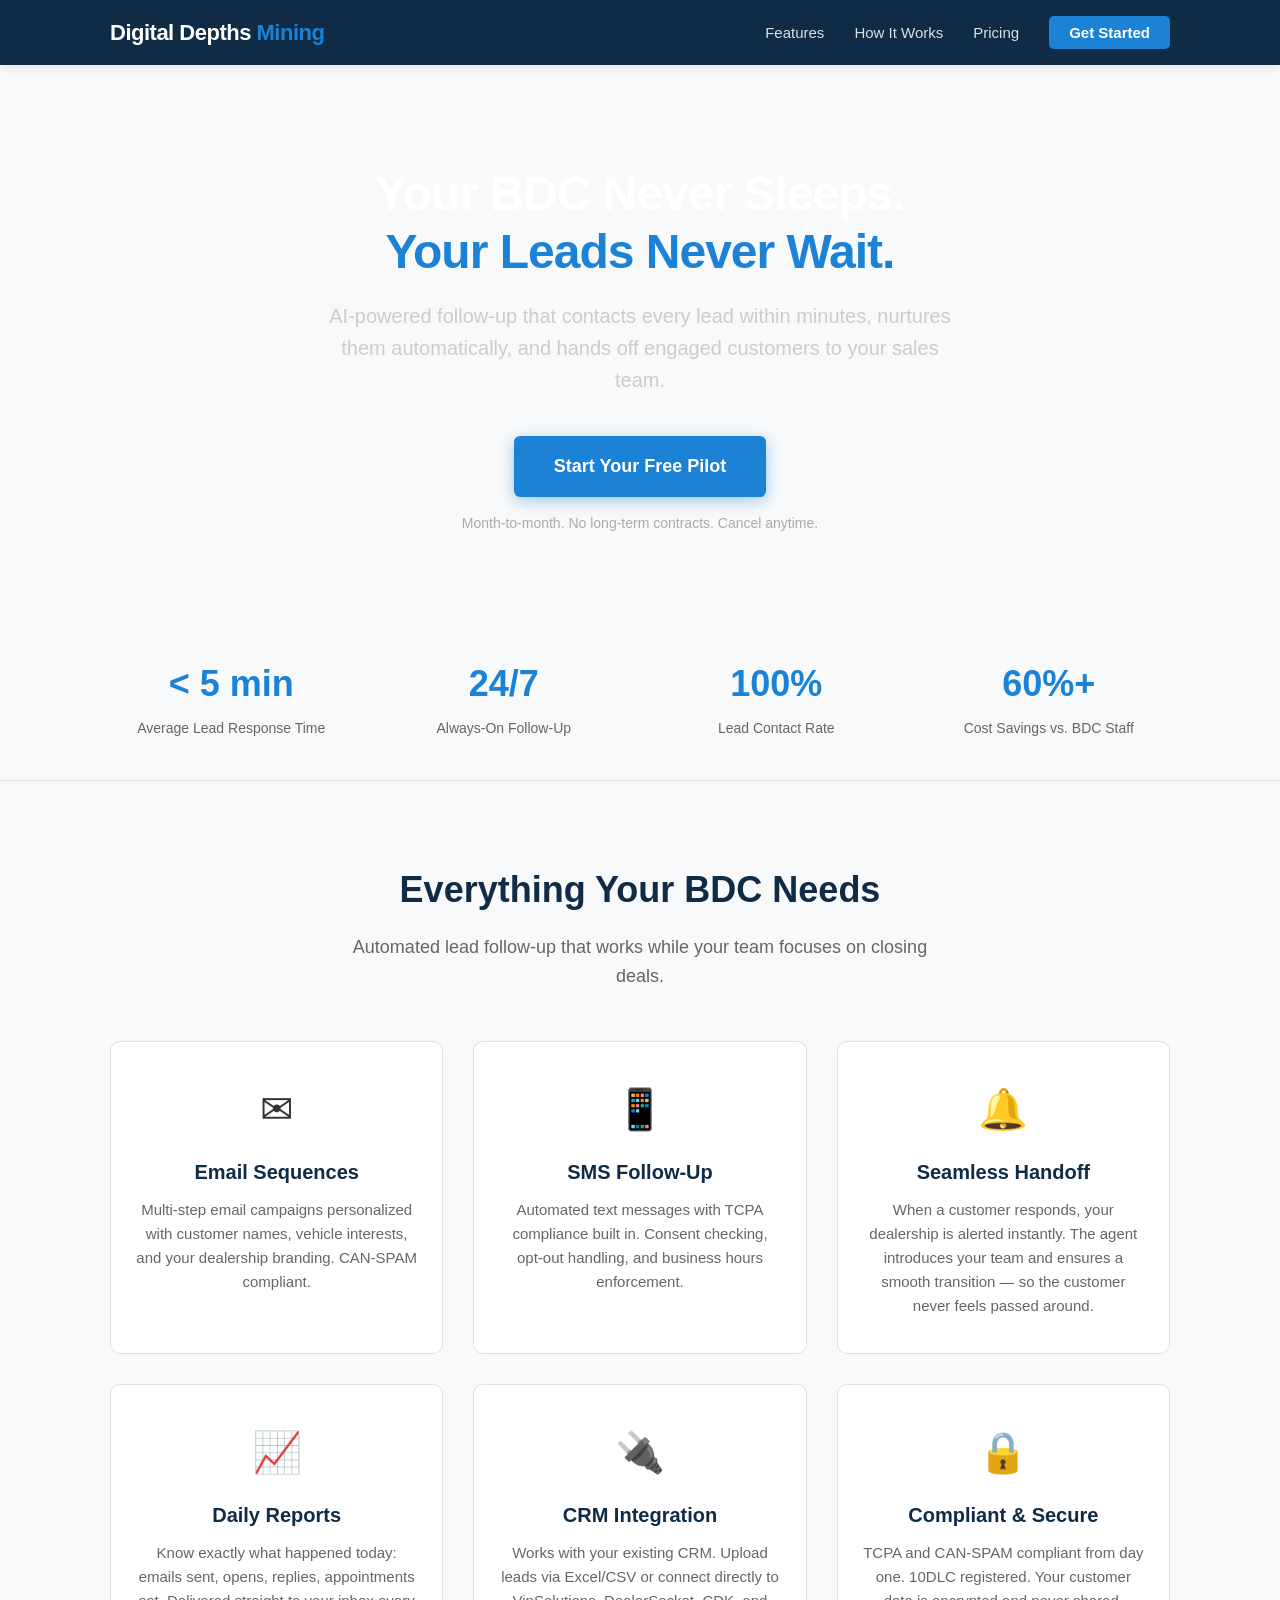
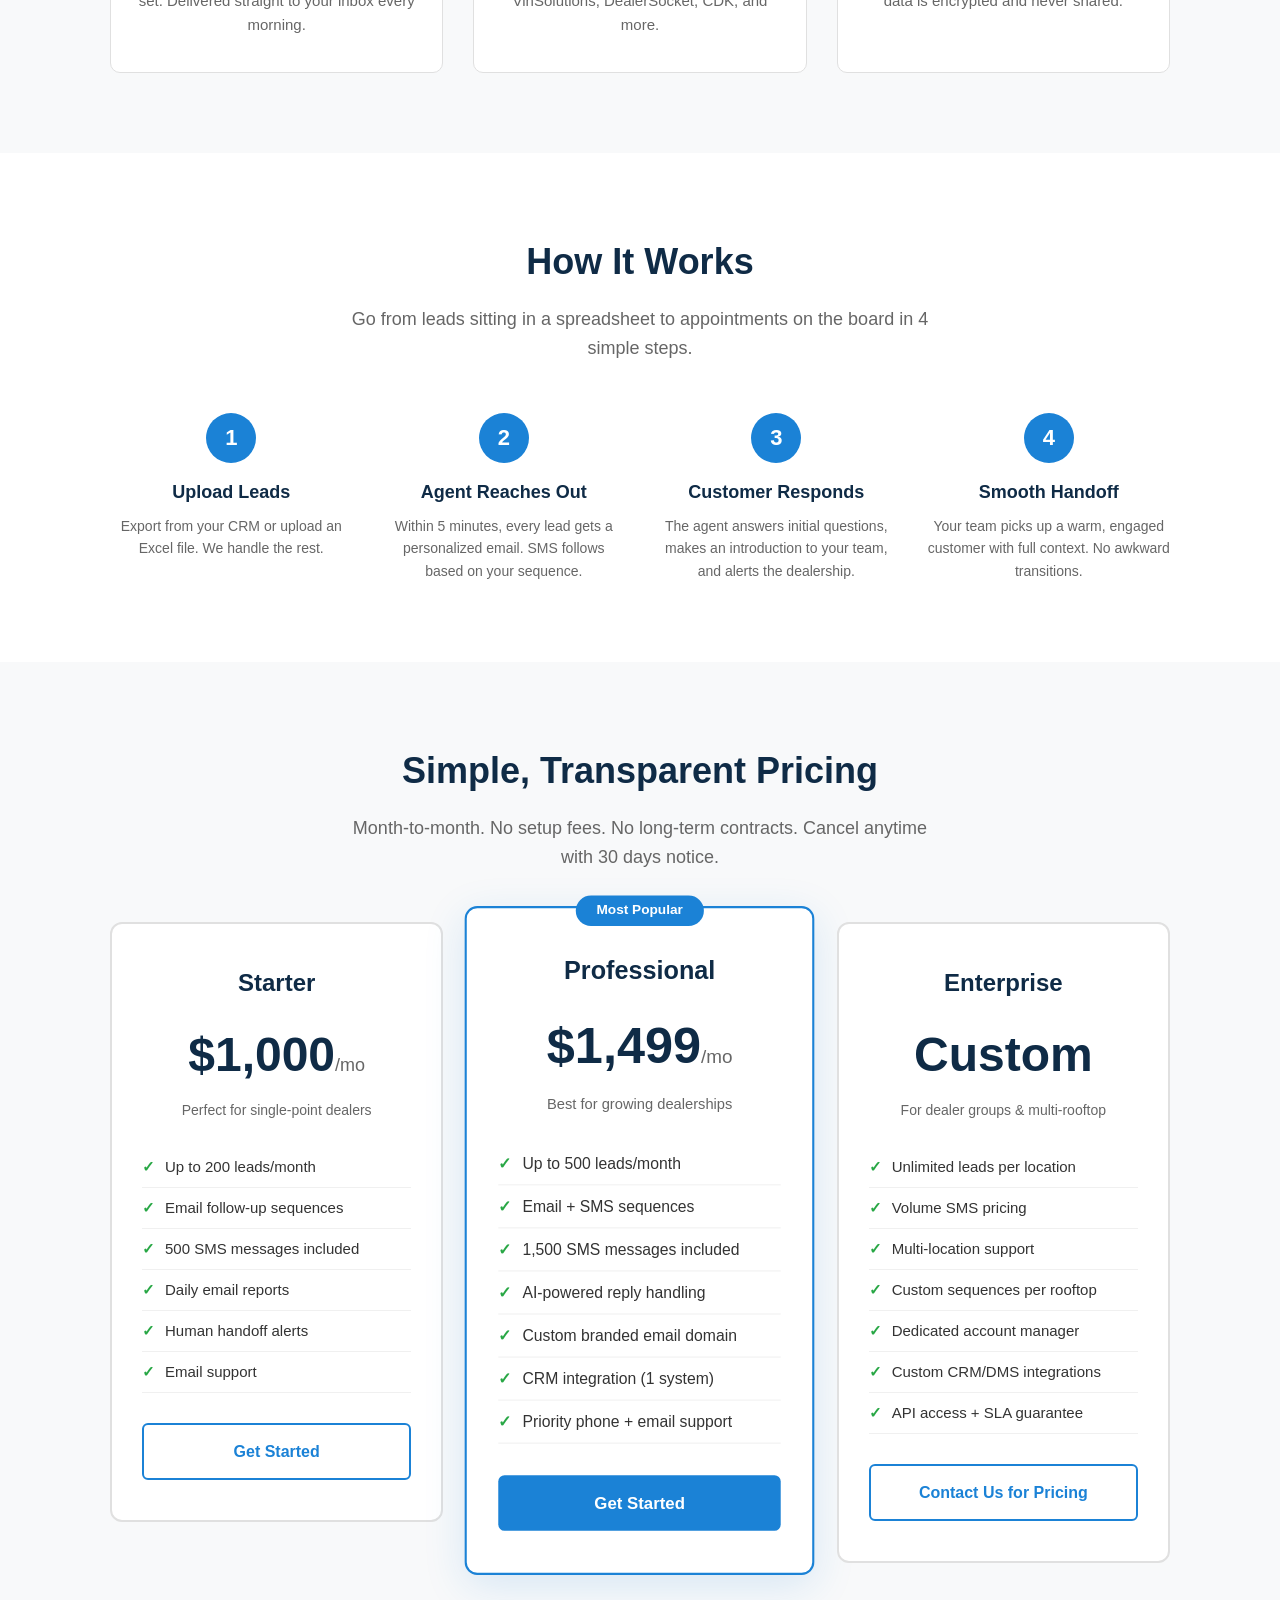
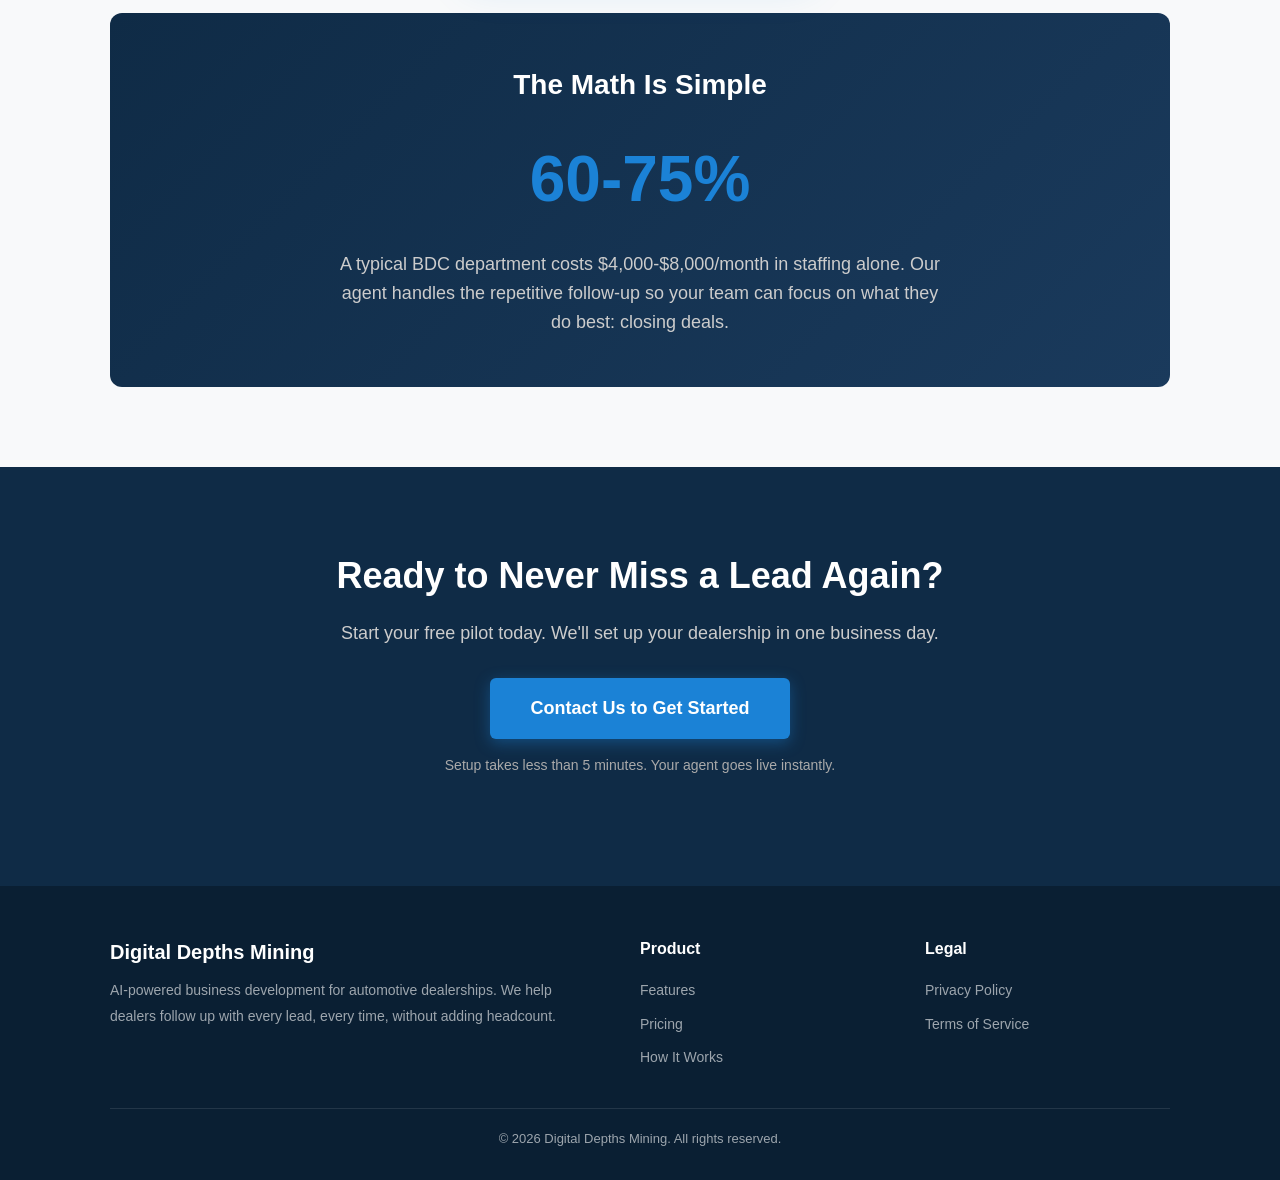
==== index.html @ 30461f7a "Add automated onboarding form and success page, update CTAs" ====
<!DOCTYPE html>
<html lang="en">
<head>
  <meta charset="UTF-8">
  <meta name="viewport" content="width=device-width, initial-scale=1.0">
  <title>Digital Depths Mining — AI-Powered BDC for Auto Dealers</title>
  <meta name="description" content="Automated lead follow-up for car dealerships. Email and SMS sequences that turn leads into appointments. Month-to-month, no contracts.">
  <link rel="stylesheet" href="css/style.css">
</head>
<body>

<nav>
  <div class="container">
    <div class="logo">Digital Depths <span>Mining</span></div>
    <ul>
      <li><a href="#features">Features</a></li>
      <li><a href="#how-it-works">How It Works</a></li>
      <li><a href="#pricing">Pricing</a></li>
      <li><a href="#contact" class="cta-nav">Get Started</a></li>
    </ul>
  </div>
</nav>

<!-- HERO -->
<section class="hero">
  <div class="container">
    <h1>Your BDC Never Sleeps.<br><span>Your Leads Never Wait.</span></h1>
    <p>AI-powered follow-up that contacts every lead within minutes, nurtures them automatically, and hands off engaged customers to your sales team.</p>
    <a href="#contact" class="cta-button">Start Your Free Pilot</a>
    <span class="sub-cta">Month-to-month. No long-term contracts. Cancel anytime.</span>
  </div>
</section>

<!-- STATS BAR -->
<section class="stats-bar">
  <div class="container">
    <div class="stats-grid">
      <div class="stat-item">
        <div class="stat-number">&lt; 5 min</div>
        <div class="stat-label">Average Lead Response Time</div>
      </div>
      <div class="stat-item">
        <div class="stat-number">24/7</div>
        <div class="stat-label">Always-On Follow-Up</div>
      </div>
      <div class="stat-item">
        <div class="stat-number">100%</div>
        <div class="stat-label">Lead Contact Rate</div>
      </div>
      <div class="stat-item">
        <div class="stat-number">60%+</div>
        <div class="stat-label">Cost Savings vs. BDC Staff</div>
      </div>
    </div>
  </div>
</section>

<!-- FEATURES -->
<section id="features">
  <div class="container">
    <h2>Everything Your BDC Needs</h2>
    <p class="section-sub">Automated lead follow-up that works while your team focuses on closing deals.</p>
    <div class="features-grid">
      <div class="feature-card">
        <div class="feature-icon">&#9993;</div>
        <h3>Email Sequences</h3>
        <p>Multi-step email campaigns personalized with customer names, vehicle interests, and your dealership branding. CAN-SPAM compliant.</p>
      </div>
      <div class="feature-card">
        <div class="feature-icon">&#128241;</div>
        <h3>SMS Follow-Up</h3>
        <p>Automated text messages with TCPA compliance built in. Consent checking, opt-out handling, and business hours enforcement.</p>
      </div>
      <div class="feature-card">
        <div class="feature-icon">&#128276;</div>
        <h3>Seamless Handoff</h3>
        <p>When a customer responds, your dealership is alerted instantly. The agent introduces your team and ensures a smooth transition — so the customer never feels passed around.</p>
      </div>
      <div class="feature-card">
        <div class="feature-icon">&#128200;</div>
        <h3>Daily Reports</h3>
        <p>Know exactly what happened today: emails sent, opens, replies, appointments set. Delivered straight to your inbox every morning.</p>
      </div>
      <div class="feature-card">
        <div class="feature-icon">&#128268;</div>
        <h3>CRM Integration</h3>
        <p>Works with your existing CRM. Upload leads via Excel/CSV or connect directly to VinSolutions, DealerSocket, CDK, and more.</p>
      </div>
      <div class="feature-card">
        <div class="feature-icon">&#128274;</div>
        <h3>Compliant &amp; Secure</h3>
        <p>TCPA and CAN-SPAM compliant from day one. 10DLC registered. Your customer data is encrypted and never shared.</p>
      </div>
    </div>
  </div>
</section>

<!-- HOW IT WORKS -->
<section id="how-it-works">
  <div class="container">
    <h2>How It Works</h2>
    <p class="section-sub">Go from leads sitting in a spreadsheet to appointments on the board in 4 simple steps.</p>
    <div class="steps">
      <div class="step">
        <div class="step-number">1</div>
        <h3>Upload Leads</h3>
        <p>Export from your CRM or upload an Excel file. We handle the rest.</p>
      </div>
      <div class="step">
        <div class="step-number">2</div>
        <h3>Agent Reaches Out</h3>
        <p>Within 5 minutes, every lead gets a personalized email. SMS follows based on your sequence.</p>
      </div>
      <div class="step">
        <div class="step-number">3</div>
        <h3>Customer Responds</h3>
        <p>The agent answers initial questions, makes an introduction to your team, and alerts the dealership.</p>
      </div>
      <div class="step">
        <div class="step-number">4</div>
        <h3>Smooth Handoff</h3>
        <p>Your team picks up a warm, engaged customer with full context. No awkward transitions.</p>
      </div>
    </div>
  </div>
</section>

<!-- PRICING -->
<section id="pricing">
  <div class="container">
    <h2>Simple, Transparent Pricing</h2>
    <p class="section-sub">Month-to-month. No setup fees. No long-term contracts. Cancel anytime with 30 days notice.</p>
    <div class="pricing-grid">
      <div class="pricing-card">
        <h3>Starter</h3>
        <div class="pricing-price">$1,000<span>/mo</span></div>
        <div class="pricing-period">Perfect for single-point dealers</div>
        <ul class="pricing-features">
          <li>Up to 200 leads/month</li>
          <li>Email follow-up sequences</li>
          <li>500 SMS messages included</li>
          <li>Daily email reports</li>
          <li>Human handoff alerts</li>
          <li>Email support</li>
        </ul>
        <a href="#contact" class="pricing-cta secondary">Get Started</a>
      </div>
      <div class="pricing-card popular">
        <h3>Professional</h3>
        <div class="pricing-price">$1,499<span>/mo</span></div>
        <div class="pricing-period">Best for growing dealerships</div>
        <ul class="pricing-features">
          <li>Up to 500 leads/month</li>
          <li>Email + SMS sequences</li>
          <li>1,500 SMS messages included</li>
          <li>AI-powered reply handling</li>
          <li>Custom branded email domain</li>
          <li>CRM integration (1 system)</li>
          <li>Priority phone + email support</li>
        </ul>
        <a href="#contact" class="pricing-cta primary">Get Started</a>
      </div>
      <div class="pricing-card">
        <h3>Enterprise</h3>
        <div class="pricing-price">Custom</div>
        <div class="pricing-period">For dealer groups &amp; multi-rooftop</div>
        <ul class="pricing-features">
          <li>Unlimited leads per location</li>
          <li>Volume SMS pricing</li>
          <li>Multi-location support</li>
          <li>Custom sequences per rooftop</li>
          <li>Dedicated account manager</li>
          <li>Custom CRM/DMS integrations</li>
          <li>API access + SLA guarantee</li>
        </ul>
        <a href="#contact" class="pricing-cta secondary">Contact Us for Pricing</a>
      </div>
    </div>

    <div class="roi-box">
      <h3>The Math Is Simple</h3>
      <div class="roi-number">60-75%</div>
      <p>A typical BDC department costs $4,000-$8,000/month in staffing alone. Our agent handles the repetitive follow-up so your team can focus on what they do best: closing deals.</p>
    </div>
  </div>
</section>

<!-- CTA -->
<section class="cta-section" id="contact">
  <div class="container">
    <h2>Ready to Never Miss a Lead Again?</h2>
    <p>Start your free pilot today. We'll set up your dealership in one business day.</p>
    <a href="onboard.html" class="cta-button-inline">Contact Us to Get Started</a>
    <p class="cta-sub">Setup takes less than 5 minutes. Your agent goes live instantly.</p>
  </div>
</section>

<!-- FOOTER -->
<footer>
  <div class="container">
    <div class="footer-grid">
      <div class="footer-brand">
        <h4>Digital Depths Mining</h4>
        <p>AI-powered business development for automotive dealerships. We help dealers follow up with every lead, every time, without adding headcount.</p>
      </div>
      <div class="footer-links">
        <h4>Product</h4>
        <ul>
          <li><a href="#features">Features</a></li>
          <li><a href="#pricing">Pricing</a></li>
          <li><a href="#how-it-works">How It Works</a></li>
        </ul>
      </div>
      <div class="footer-links">
        <h4>Legal</h4>
        <ul>
          <li><a href="privacy-policy.html">Privacy Policy</a></li>
          <li><a href="terms-of-service.html">Terms of Service</a></li>
        </ul>
      </div>
    </div>
    <div class="footer-bottom">
      <p>&copy; 2026 Digital Depths Mining. All rights reserved.</p>
    </div>
  </div>
</footer>

</body>
</html>
---- css/style.css ----
* { margin: 0; padding: 0; box-sizing: border-box; }

:root {
  --primary: #0f2b46;
  --accent: #1b82d6;
  --accent-light: #e8f4fd;
  --success: #28a745;
  --warning: #ffc107;
  --text: #333;
  --text-light: #666;
  --bg: #ffffff;
  --bg-alt: #f8f9fa;
  --border: #e0e0e0;
}

body {
  font-family: 'Segoe UI', -apple-system, BlinkMacSystemFont, sans-serif;
  color: #333;
  line-height: 1.6;
}

a { color: #1b82d6; text-decoration: none; }
a:hover { text-decoration: underline; }

/* NAV */
nav {
  background: #0f2b46;
  padding: 15px 0;
  position: sticky;
  top: 0;
  z-index: 100;
  box-shadow: 0 2px 10px rgba(0,0,0,0.1);
}
nav .container {
  display: flex;
  justify-content: space-between;
  align-items: center;
}
nav .logo {
  color: white;
  font-size: 22px;
  font-weight: 700;
  letter-spacing: -0.5px;
}
nav .logo span { color: #1b82d6; }
nav ul {
  list-style: none;
  display: flex;
  gap: 30px;
}
nav ul a {
  color: rgba(255,255,255,0.85);
  font-size: 15px;
  font-weight: 500;
  transition: color 0.2s;
}
nav ul a:hover { color: white; text-decoration: none; }
nav .cta-nav {
  background: #1b82d6;
  color: white !important;
  padding: 8px 20px;
  border-radius: 5px;
  font-weight: 600;
}
nav .cta-nav:hover { background: #1570b8; }

.container { max-width: 1100px; margin: 0 auto; padding: 0 20px; }

/* HERO */
.hero {
  background: linear-gradient(135deg, #0f2b46 0%, #1a3a5c 100%);
  color: white;
  padding: 100px 0 80px;
  text-align: center;
}
.hero h1 {
  font-size: 48px;
  font-weight: 800;
  line-height: 1.2;
  margin-bottom: 20px;
  letter-spacing: -1px;
  color: white;
}
.hero h1 span { color: #1b82d6; }
.hero p {
  font-size: 20px;
  color: #ccc;
  max-width: 650px;
  margin: 0 auto 40px;
}
.hero .cta-button {
  display: inline-block;
  background: #1b82d6;
  color: white;
  padding: 16px 40px;
  border-radius: 6px;
  font-size: 18px;
  font-weight: 700;
  transition: transform 0.2s, box-shadow 0.2s;
  box-shadow: 0 4px 15px rgba(27,130,214,0.4);
}
.hero .cta-button:hover {
  transform: translateY(-2px);
  box-shadow: 0 6px 20px rgba(27,130,214,0.5);
  text-decoration: none;
  color: white;
}
.hero .sub-cta {
  display: block;
  margin-top: 15px;
  color: #aaa;
  font-size: 14px;
}

/* STATS BAR */
.stats-bar {
  background: #f8f9fa;
  padding: 40px 0;
  border-bottom: 1px solid #e0e0e0;
}
.stats-grid {
  display: grid;
  grid-template-columns: repeat(4, 1fr);
  gap: 30px;
  text-align: center;
}
.stat-item .stat-number {
  font-size: 36px;
  font-weight: 800;
  color: #1b82d6;
}
.stat-item .stat-label {
  font-size: 14px;
  color: #666;
  margin-top: 5px;
}

/* SECTIONS */
section { padding: 80px 0; }
section:nth-child(even) { background: #f8f9fa; }
section h2 {
  font-size: 36px;
  font-weight: 700;
  text-align: center;
  margin-bottom: 15px;
  color: #0f2b46;
}
section .section-sub {
  text-align: center;
  color: #666;
  font-size: 18px;
  max-width: 600px;
  margin: 0 auto 50px;
}

/* FEATURES */
.features-grid {
  display: grid;
  grid-template-columns: repeat(3, 1fr);
  gap: 30px;
}
.feature-card {
  background: white;
  border: 1px solid #e0e0e0;
  border-radius: 10px;
  padding: 35px 25px;
  text-align: center;
  transition: transform 0.2s, box-shadow 0.2s;
}
.feature-card:hover {
  transform: translateY(-5px);
  box-shadow: 0 10px 30px rgba(0,0,0,0.08);
}
.feature-icon {
  font-size: 40px;
  margin-bottom: 15px;
}
.feature-card h3 {
  font-size: 20px;
  margin-bottom: 10px;
  color: #0f2b46;
}
.feature-card p {
  color: #666;
  font-size: 15px;
}

/* HOW IT WORKS */
.steps {
  display: grid;
  grid-template-columns: repeat(4, 1fr);
  gap: 30px;
  margin-top: 50px;
}
.step {
  text-align: center;
  position: relative;
}
.step-number {
  width: 50px;
  height: 50px;
  background: #1b82d6;
  color: white;
  border-radius: 50%;
  display: flex;
  align-items: center;
  justify-content: center;
  font-size: 22px;
  font-weight: 700;
  margin: 0 auto 15px;
}
.step h3 { font-size: 18px; margin-bottom: 8px; color: #0f2b46; }
.step p { font-size: 14px; color: #666; }

/* PRICING */
.pricing-grid {
  display: grid;
  grid-template-columns: repeat(3, 1fr);
  gap: 30px;
  align-items: start;
}
.pricing-card {
  background: white;
  border: 2px solid #e0e0e0;
  border-radius: 12px;
  padding: 40px 30px;
  text-align: center;
  position: relative;
}
.pricing-card.popular {
  border-color: #1b82d6;
  transform: scale(1.05);
  box-shadow: 0 10px 40px rgba(27,130,214,0.15);
}
.pricing-card.popular::before {
  content: 'Most Popular';
  position: absolute;
  top: -12px;
  left: 50%;
  transform: translateX(-50%);
  background: #1b82d6;
  color: white;
  padding: 4px 20px;
  border-radius: 20px;
  font-size: 13px;
  font-weight: 600;
}
.pricing-card h3 { font-size: 24px; color: #0f2b46; margin-bottom: 10px; }
.pricing-price {
  font-size: 48px;
  font-weight: 800;
  color: #0f2b46;
  margin: 15px 0 5px;
}
.pricing-price span { font-size: 18px; font-weight: 400; color: #666; }
.pricing-period { color: #666; font-size: 14px; margin-bottom: 25px; }
.pricing-features {
  list-style: none;
  text-align: left;
  margin-bottom: 30px;
}
.pricing-features li {
  padding: 8px 0;
  border-bottom: 1px solid #f0f0f0;
  font-size: 15px;
  color: #333;
}
.pricing-features li::before {
  content: '\2713';
  color: #28a745;
  font-weight: bold;
  margin-right: 10px;
}
.pricing-cta {
  display: block;
  padding: 14px;
  border-radius: 6px;
  font-weight: 600;
  font-size: 16px;
  transition: all 0.2s;
}
.pricing-cta.primary {
  background: #1b82d6;
  color: white;
}
.pricing-cta.secondary {
  background: white;
  color: #1b82d6;
  border: 2px solid #1b82d6;
}
.pricing-cta:hover { text-decoration: none; opacity: 0.9; transform: translateY(-1px); }

/* ROI */
.roi-box {
  background: linear-gradient(135deg, #0f2b46 0%, #1a3a5c 100%);
  color: white;
  border-radius: 12px;
  padding: 50px;
  text-align: center;
  margin-top: 50px;
}
.roi-box h3 { font-size: 28px; margin-bottom: 15px; color: white; }
.roi-box p { font-size: 18px; color: #ccc; max-width: 600px; margin: 0 auto; }
.roi-number { font-size: 64px; font-weight: 800; color: #1b82d6; margin: 20px 0; }

/* CTA SECTION */
.cta-section {
  background: #0f2b46;
  color: white;
  padding: 80px 0;
  text-align: center;
}
.cta-section h2 { color: white; margin-bottom: 15px; }
.cta-section p { color: #ccc; font-size: 18px; margin-bottom: 30px; }
.cta-button-inline {
  display: inline-block;
  background: #1b82d6;
  color: white;
  padding: 16px 40px;
  border-radius: 6px;
  font-size: 18px;
  font-weight: 700;
  transition: transform 0.2s, box-shadow 0.2s;
  box-shadow: 0 4px 15px rgba(27,130,214,0.4);
}
.cta-button-inline:hover {
  transform: translateY(-2px);
  text-decoration: none;
  color: white;
}
.cta-sub {
  color: #aaa !important;
  font-size: 14px !important;
  margin-top: 15px !important;
}

/* FOOTER */
footer {
  background: #0a1f33;
  color: rgba(255,255,255,0.6);
  padding: 50px 0 30px;
}
.footer-grid {
  display: grid;
  grid-template-columns: 2fr 1fr 1fr;
  gap: 40px;
  margin-bottom: 30px;
}
.footer-brand h4 { color: white; font-size: 20px; margin-bottom: 10px; }
.footer-brand p { font-size: 14px; line-height: 1.8; }
.footer-links h4 { color: white; font-size: 16px; margin-bottom: 15px; }
.footer-links ul { list-style: none; }
.footer-links li { margin-bottom: 8px; }
.footer-links a { color: rgba(255,255,255,0.6); font-size: 14px; }
.footer-links a:hover { color: white; }
.footer-bottom {
  border-top: 1px solid rgba(255,255,255,0.1);
  padding-top: 20px;
  text-align: center;
  font-size: 13px;
}

/* LEGAL PAGES */
.legal-page { padding: 60px 0; max-width: 800px; margin: 0 auto; }
.legal-page h1 { font-size: 36px; color: #0f2b46; margin-bottom: 10px; }
.legal-page .updated { color: #666; margin-bottom: 30px; }
.legal-page h2 { font-size: 22px; color: #0f2b46; margin: 30px 0 10px; text-align: left; }
.legal-page p, .legal-page li { font-size: 15px; line-height: 1.8; margin-bottom: 10px; }
.legal-page ul { padding-left: 25px; margin-bottom: 15px; }

/* RESPONSIVE */
@media (max-width: 768px) {
  .hero h1 { font-size: 32px; }
  .hero p { font-size: 16px; }
  .stats-grid, .features-grid, .pricing-grid, .steps, .footer-grid {
    grid-template-columns: 1fr;
  }
  .pricing-card.popular { transform: none; }
  nav ul { display: none; }
  .container { padding: 0 15px; }
}
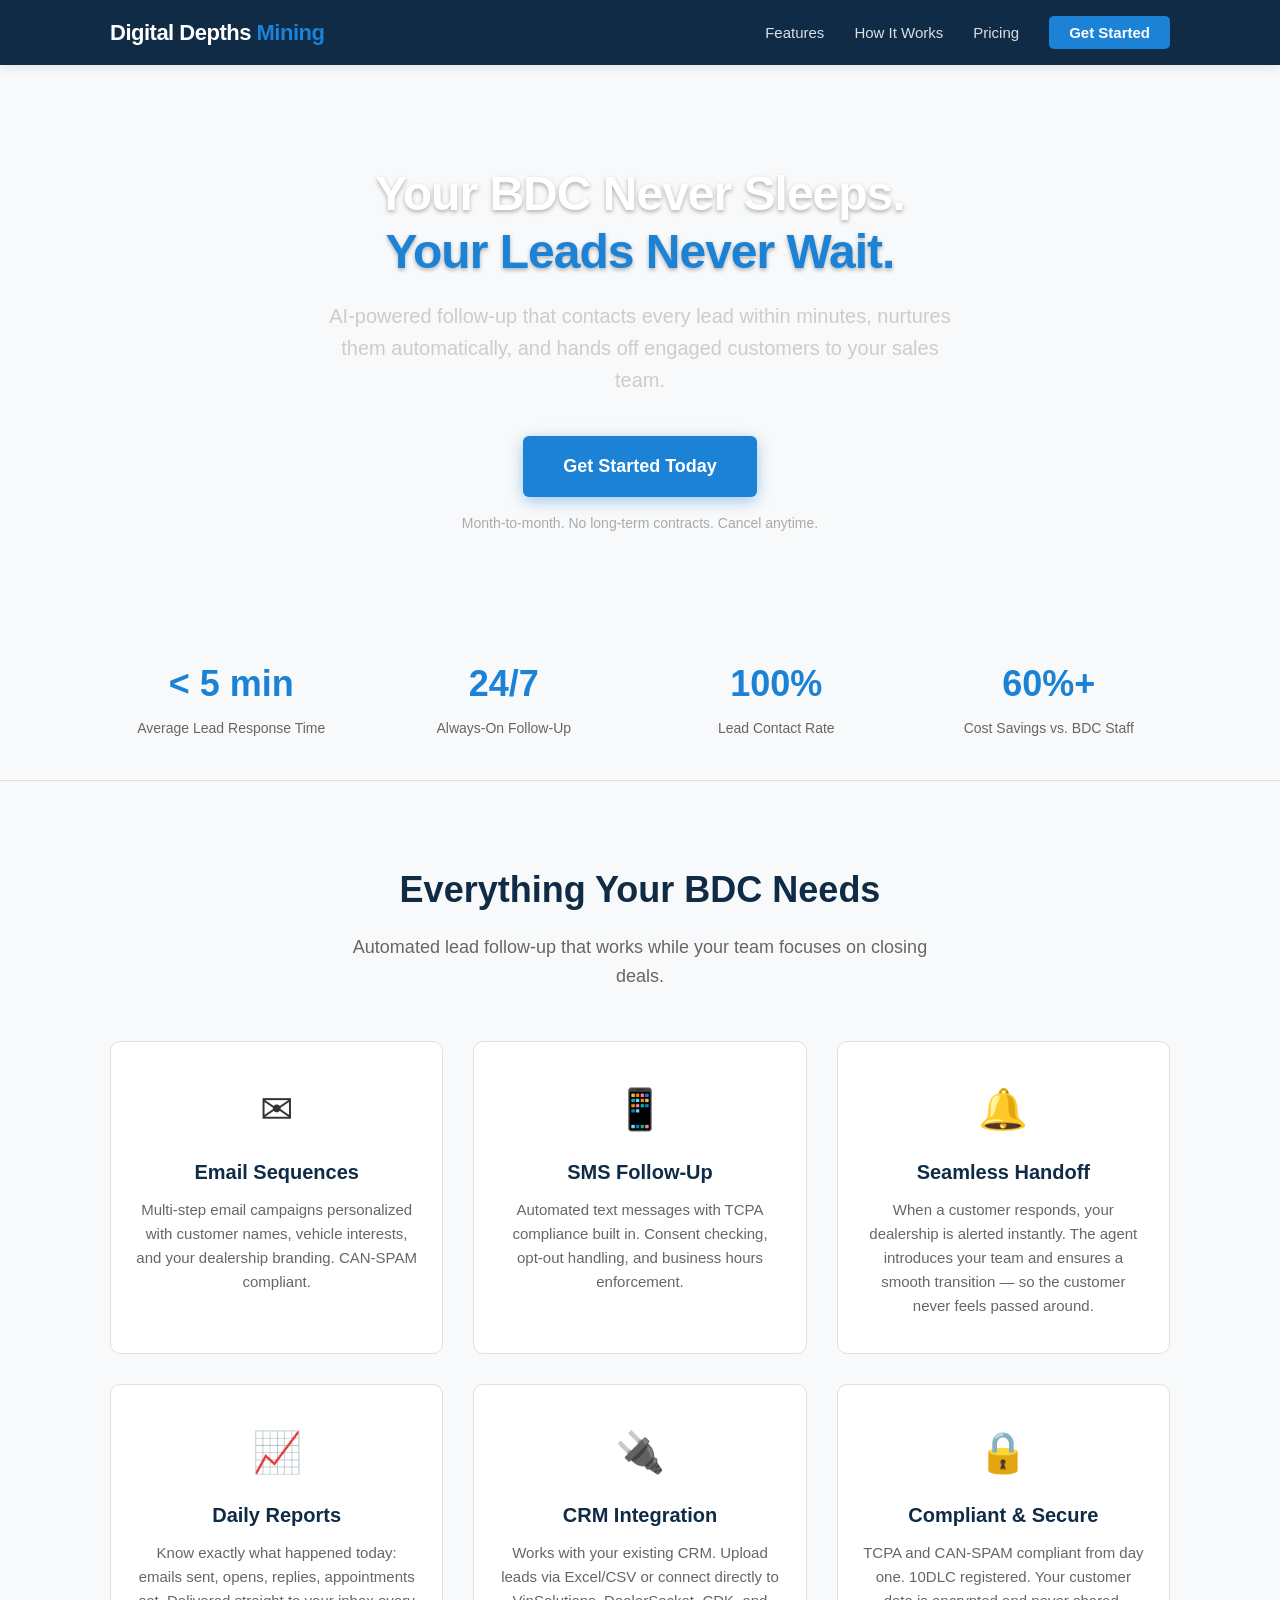
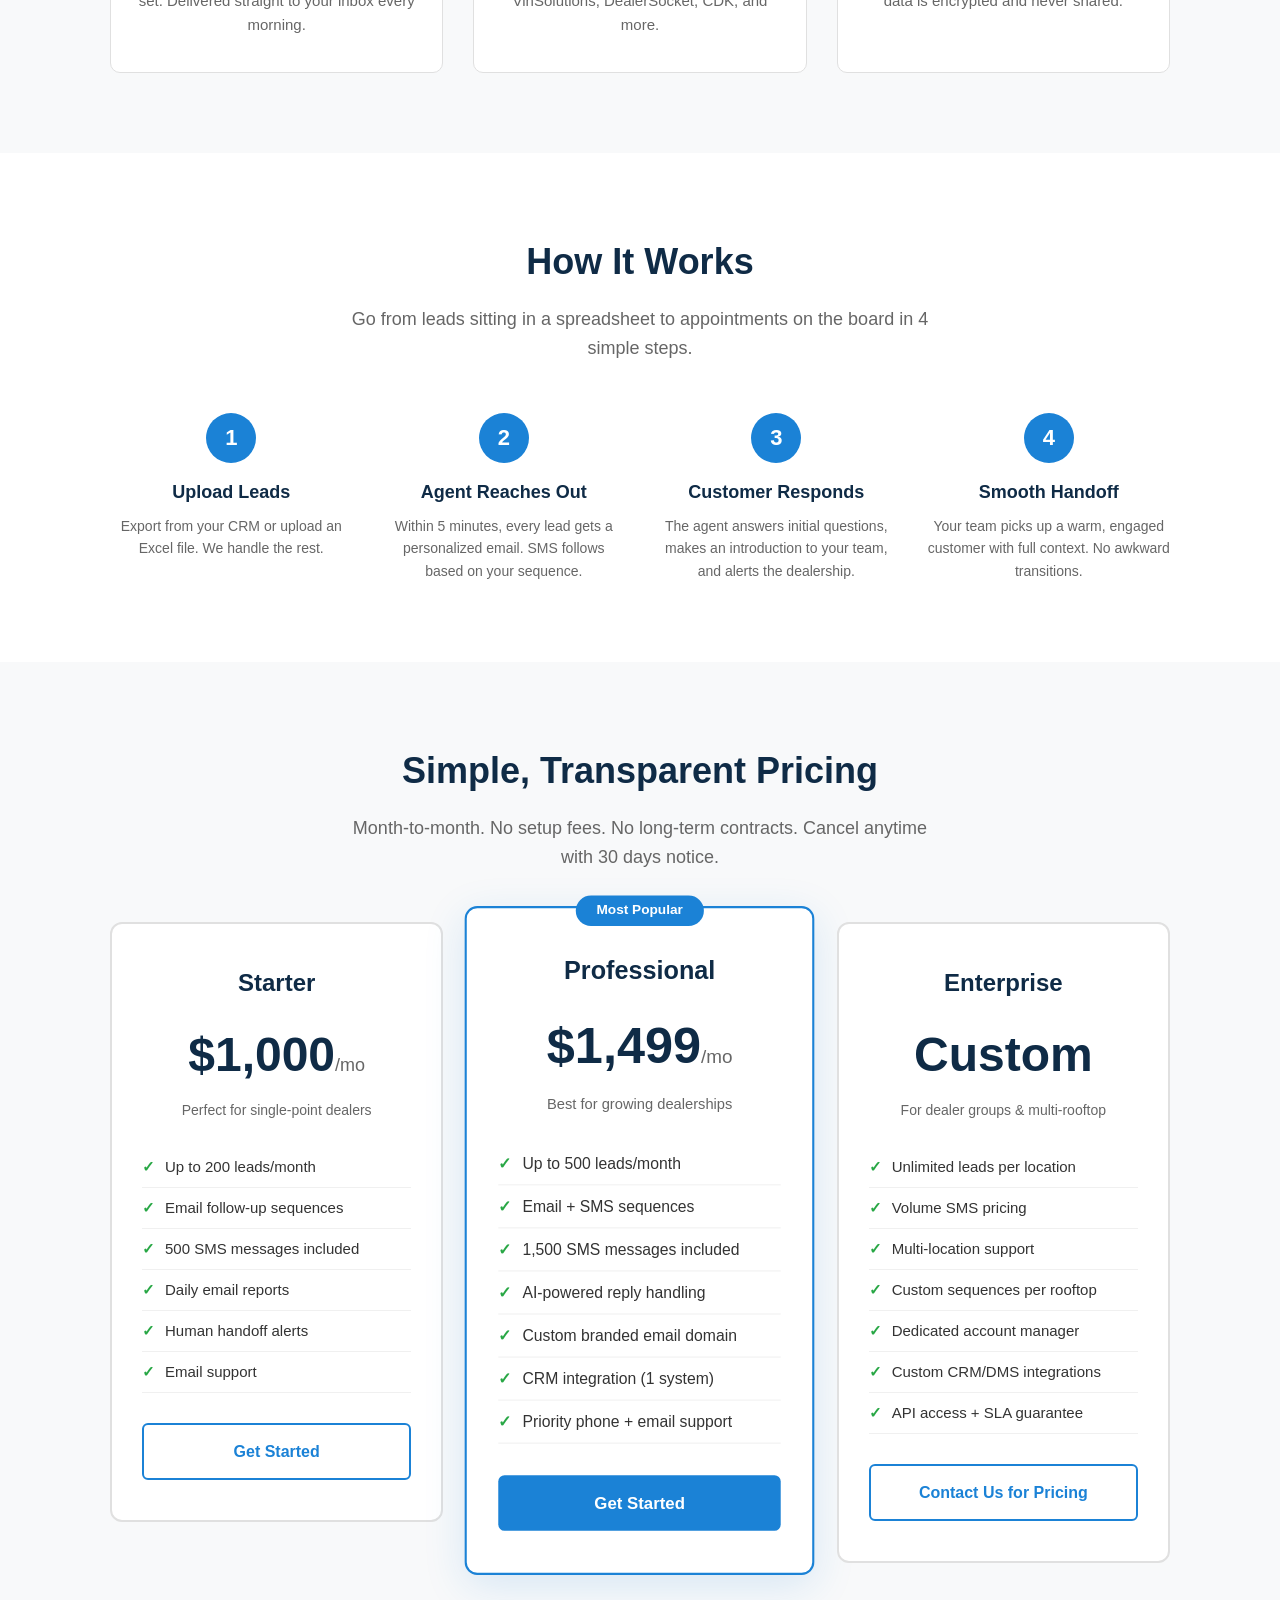
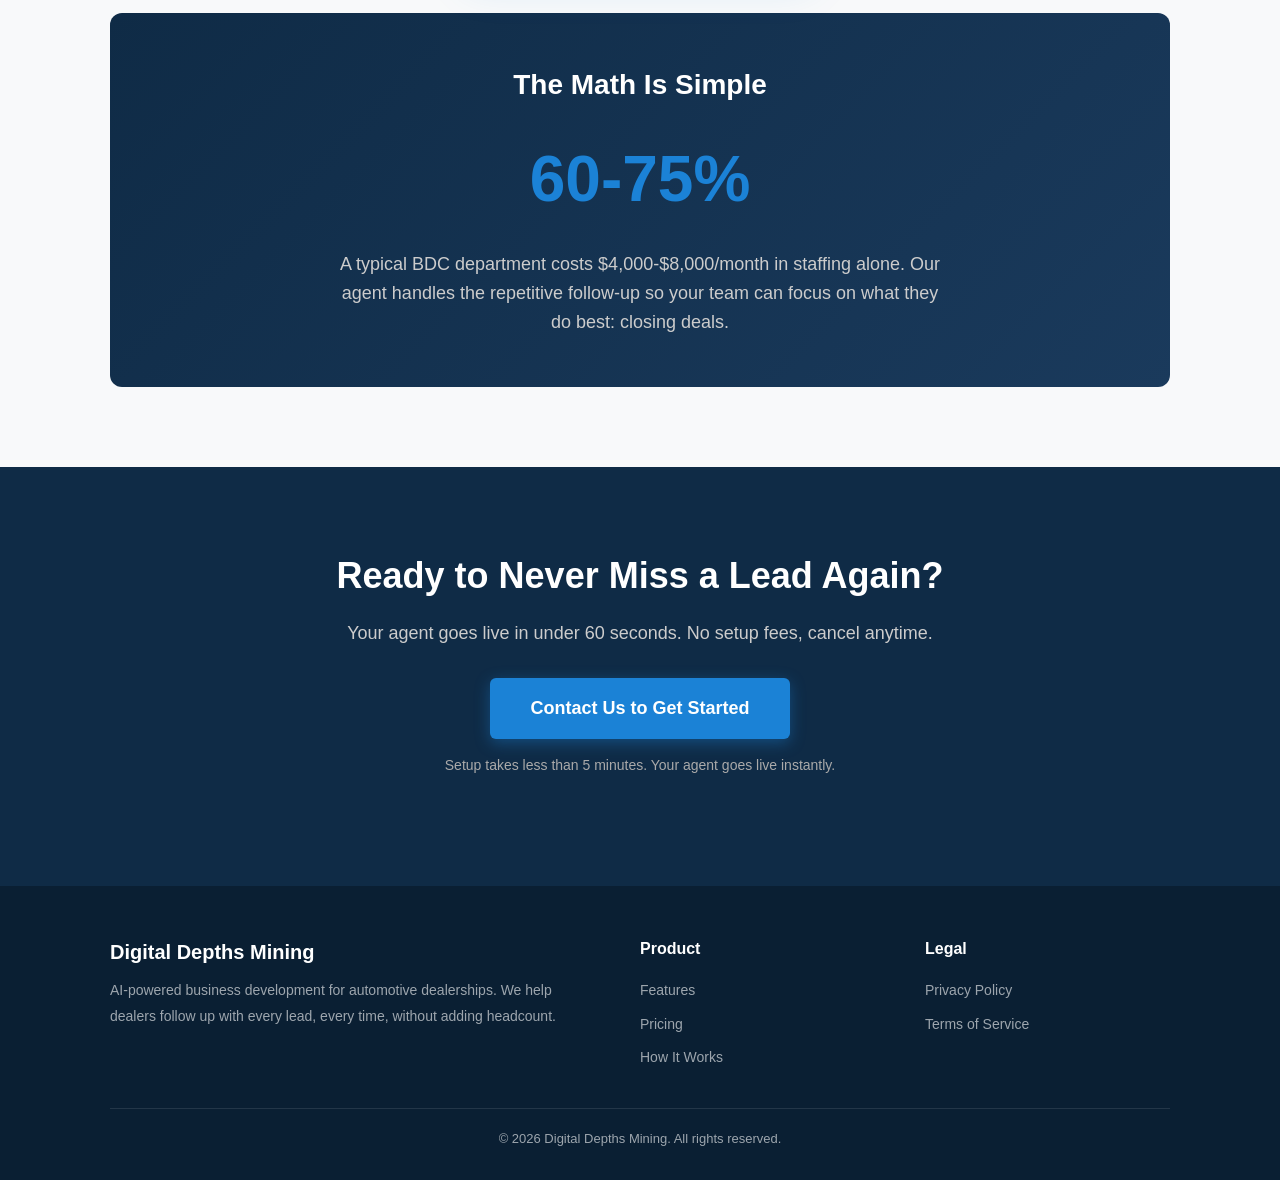
==== commit 5cc8adde: "Fix hero text visibility, remove pilot language, add access code gate to onboard form" ====
--- a/index.html
+++ b/index.html
@@ -26,7 +26,7 @@
   <div class="container">
     <h1>Your BDC Never Sleeps.<br><span>Your Leads Never Wait.</span></h1>
     <p>AI-powered follow-up that contacts every lead within minutes, nurtures them automatically, and hands off engaged customers to your sales team.</p>
-    <a href="#contact" class="cta-button">Start Your Free Pilot</a>
+    <a href="onboard.html" class="cta-button">Get Started Today</a>
     <span class="sub-cta">Month-to-month. No long-term contracts. Cancel anytime.</span>
   </div>
 </section>
@@ -189,7 +189,7 @@
 <section class="cta-section" id="contact">
   <div class="container">
     <h2>Ready to Never Miss a Lead Again?</h2>
-    <p>Start your free pilot today. We'll set up your dealership in one business day.</p>
+    <p>Your agent goes live in under 60 seconds. No setup fees, cancel anytime.</p>
     <a href="onboard.html" class="cta-button-inline">Contact Us to Get Started</a>
     <p class="cta-sub">Setup takes less than 5 minutes. Your agent goes live instantly.</p>
   </div>
--- a/css/style.css
+++ b/css/style.css
@@ -68,7 +68,7 @@
 
 /* HERO */
 .hero {
-  background: linear-gradient(135deg, #0f2b46 0%, #1a3a5c 100%);
+  background: #0a1e33;
   color: white;
   padding: 100px 0 80px;
   text-align: center;
@@ -79,7 +79,8 @@
   line-height: 1.2;
   margin-bottom: 20px;
   letter-spacing: -1px;
-  color: white;
+  color: #ffffff;
+  text-shadow: 0 2px 4px rgba(0,0,0,0.3);
 }
 .hero h1 span { color: #1b82d6; }
 .hero p {
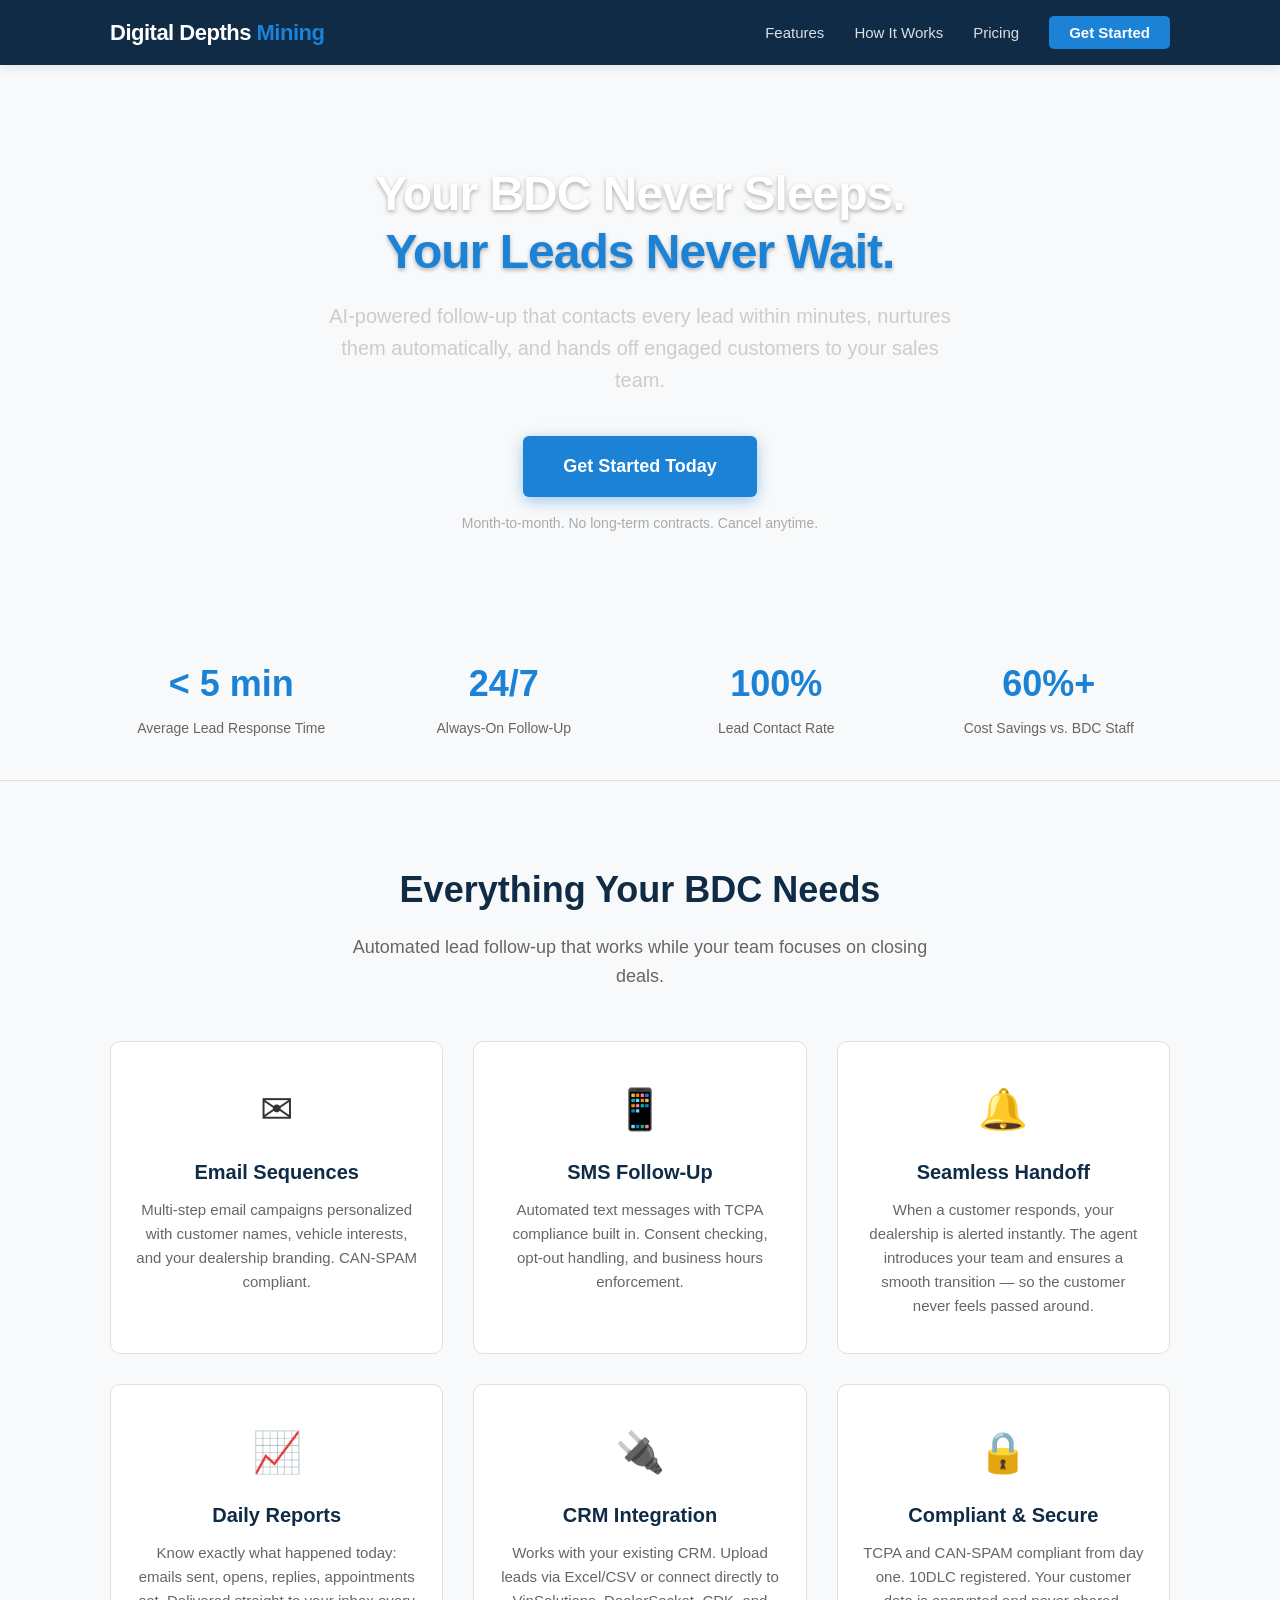
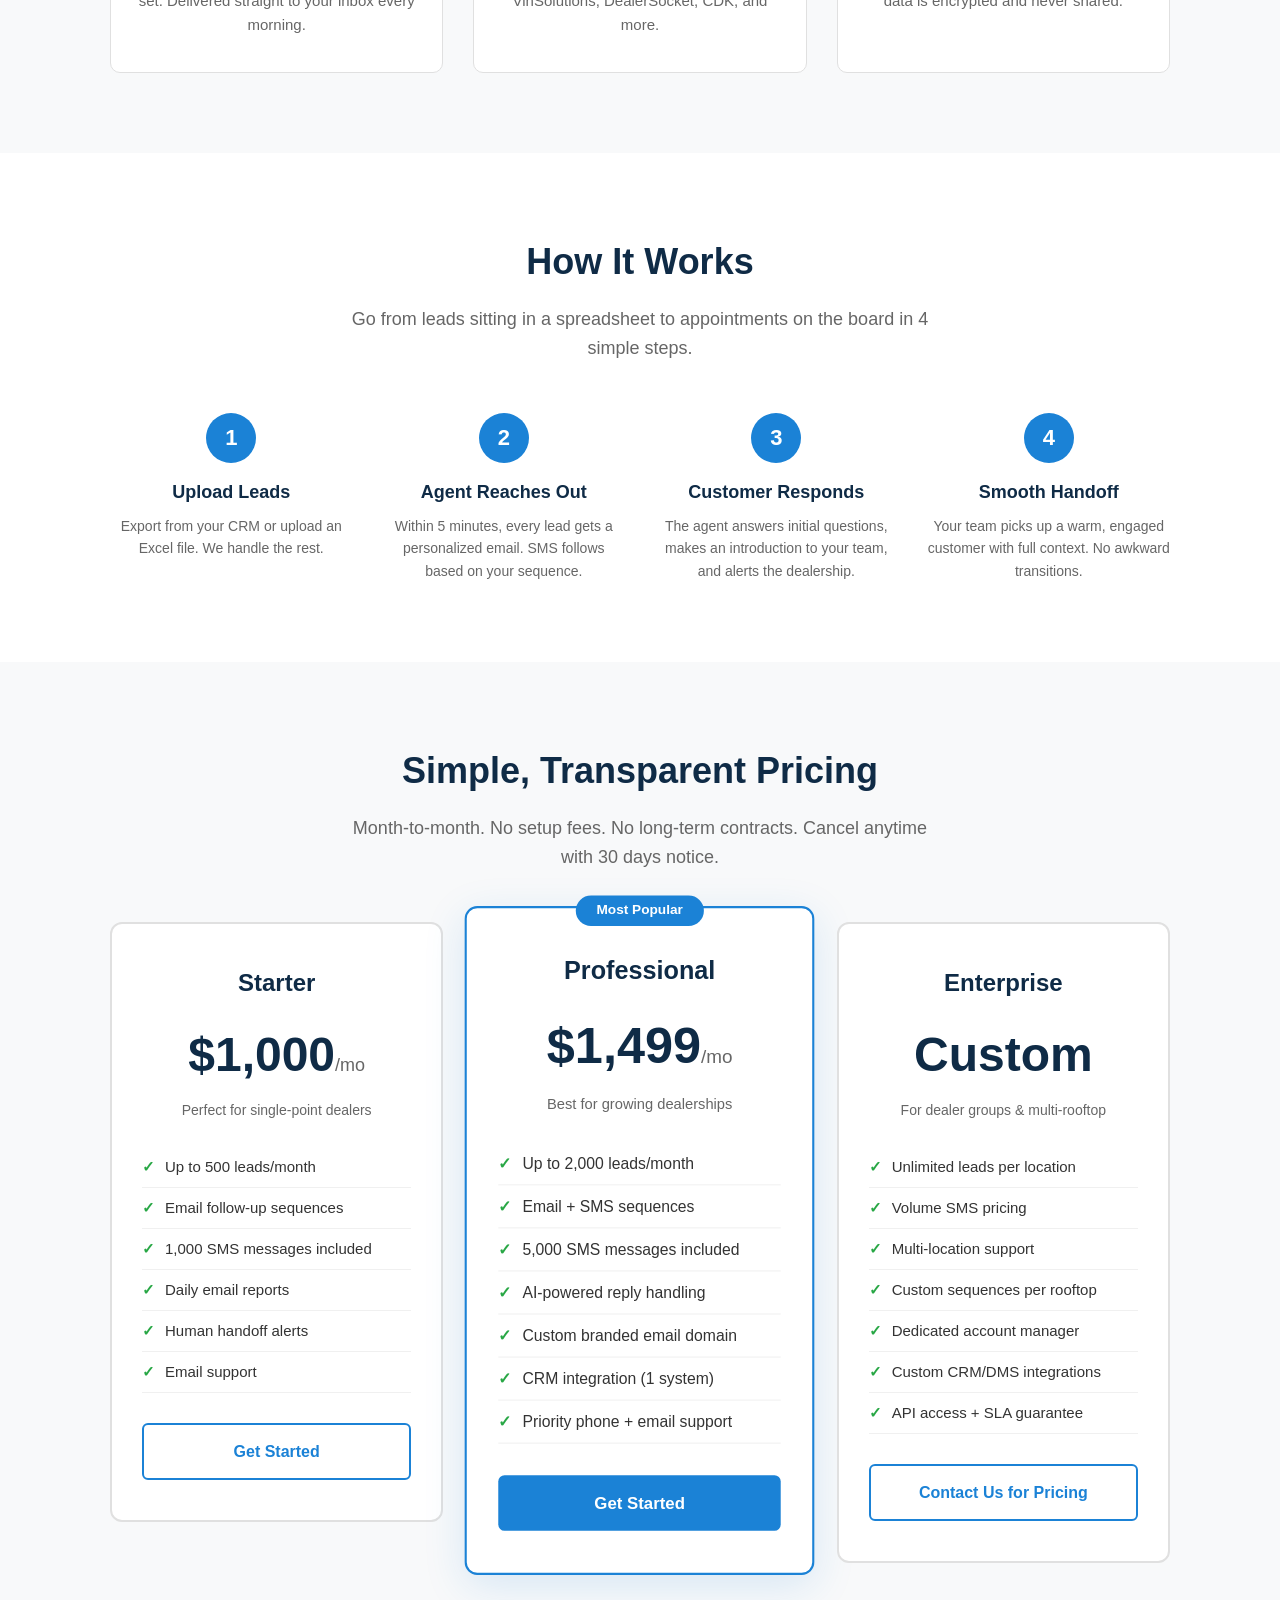
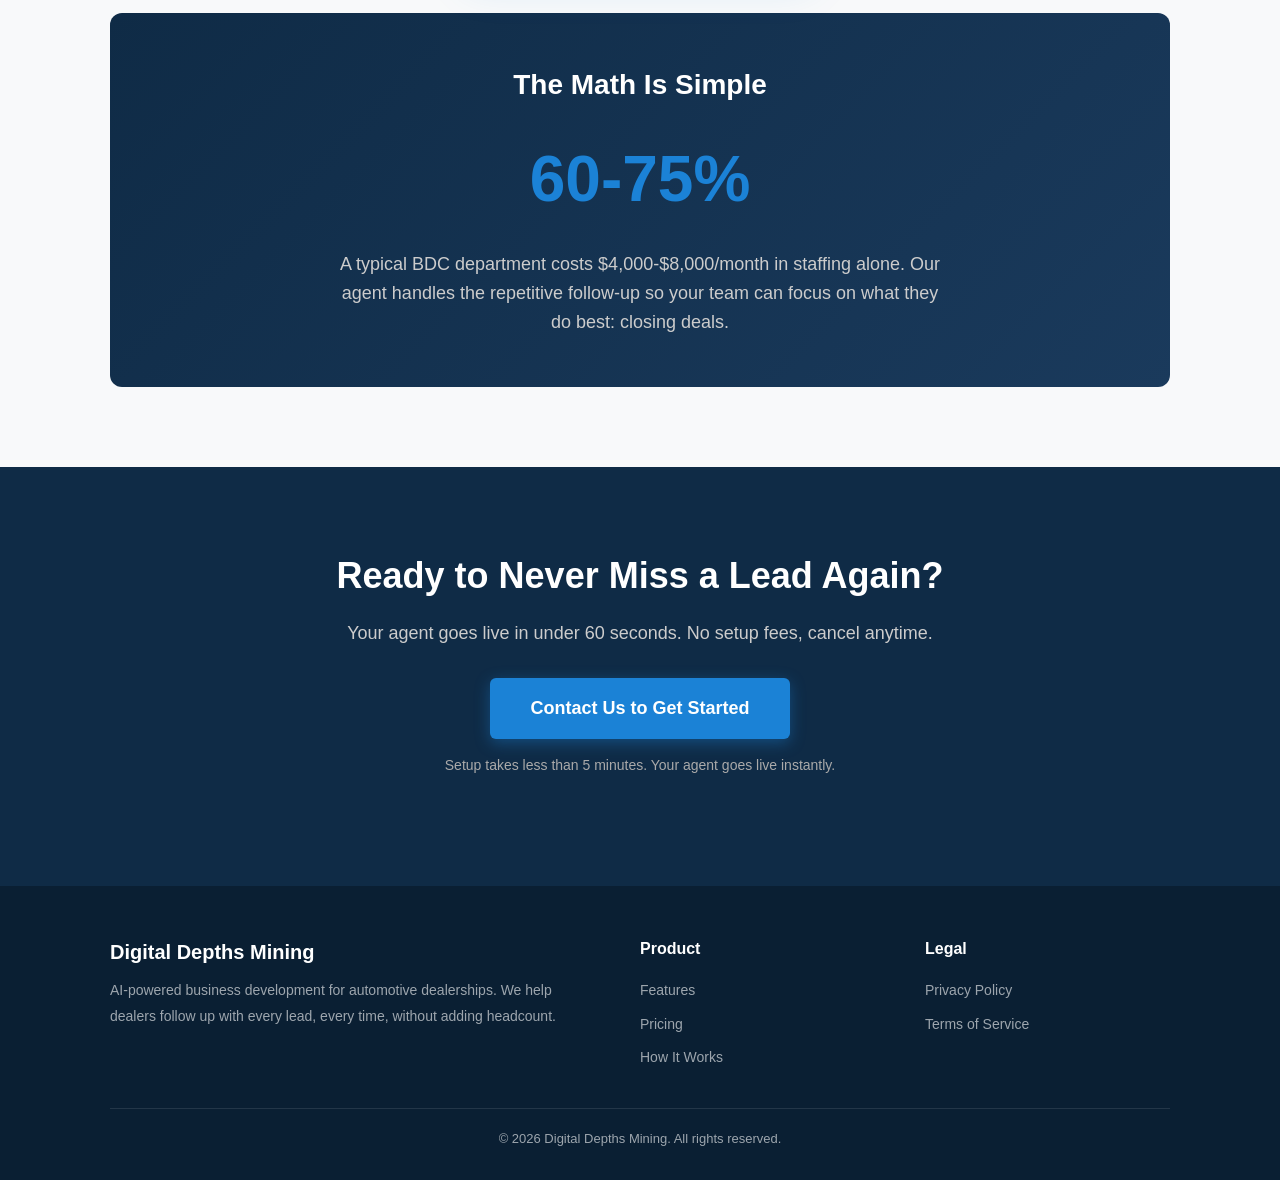
==== commit 30391a8f: "Update tier limits on pricing cards Starter: 500 leads, 1,000 SMS (was 200/500) Professional: 2,000 " ====
--- a/index.html
+++ b/index.html
@@ -136,9 +136,9 @@
         <div class="pricing-price">$1,000<span>/mo</span></div>
         <div class="pricing-period">Perfect for single-point dealers</div>
         <ul class="pricing-features">
-          <li>Up to 200 leads/month</li>
+          <li>Up to 500 leads/month</li>
           <li>Email follow-up sequences</li>
-          <li>500 SMS messages included</li>
+          <li>1,000 SMS messages included</li>
           <li>Daily email reports</li>
           <li>Human handoff alerts</li>
           <li>Email support</li>
@@ -150,9 +150,9 @@
         <div class="pricing-price">$1,499<span>/mo</span></div>
         <div class="pricing-period">Best for growing dealerships</div>
         <ul class="pricing-features">
-          <li>Up to 500 leads/month</li>
+          <li>Up to 2,000 leads/month</li>
           <li>Email + SMS sequences</li>
-          <li>1,500 SMS messages included</li>
+          <li>5,000 SMS messages included</li>
           <li>AI-powered reply handling</li>
           <li>Custom branded email domain</li>
           <li>CRM integration (1 system)</li>
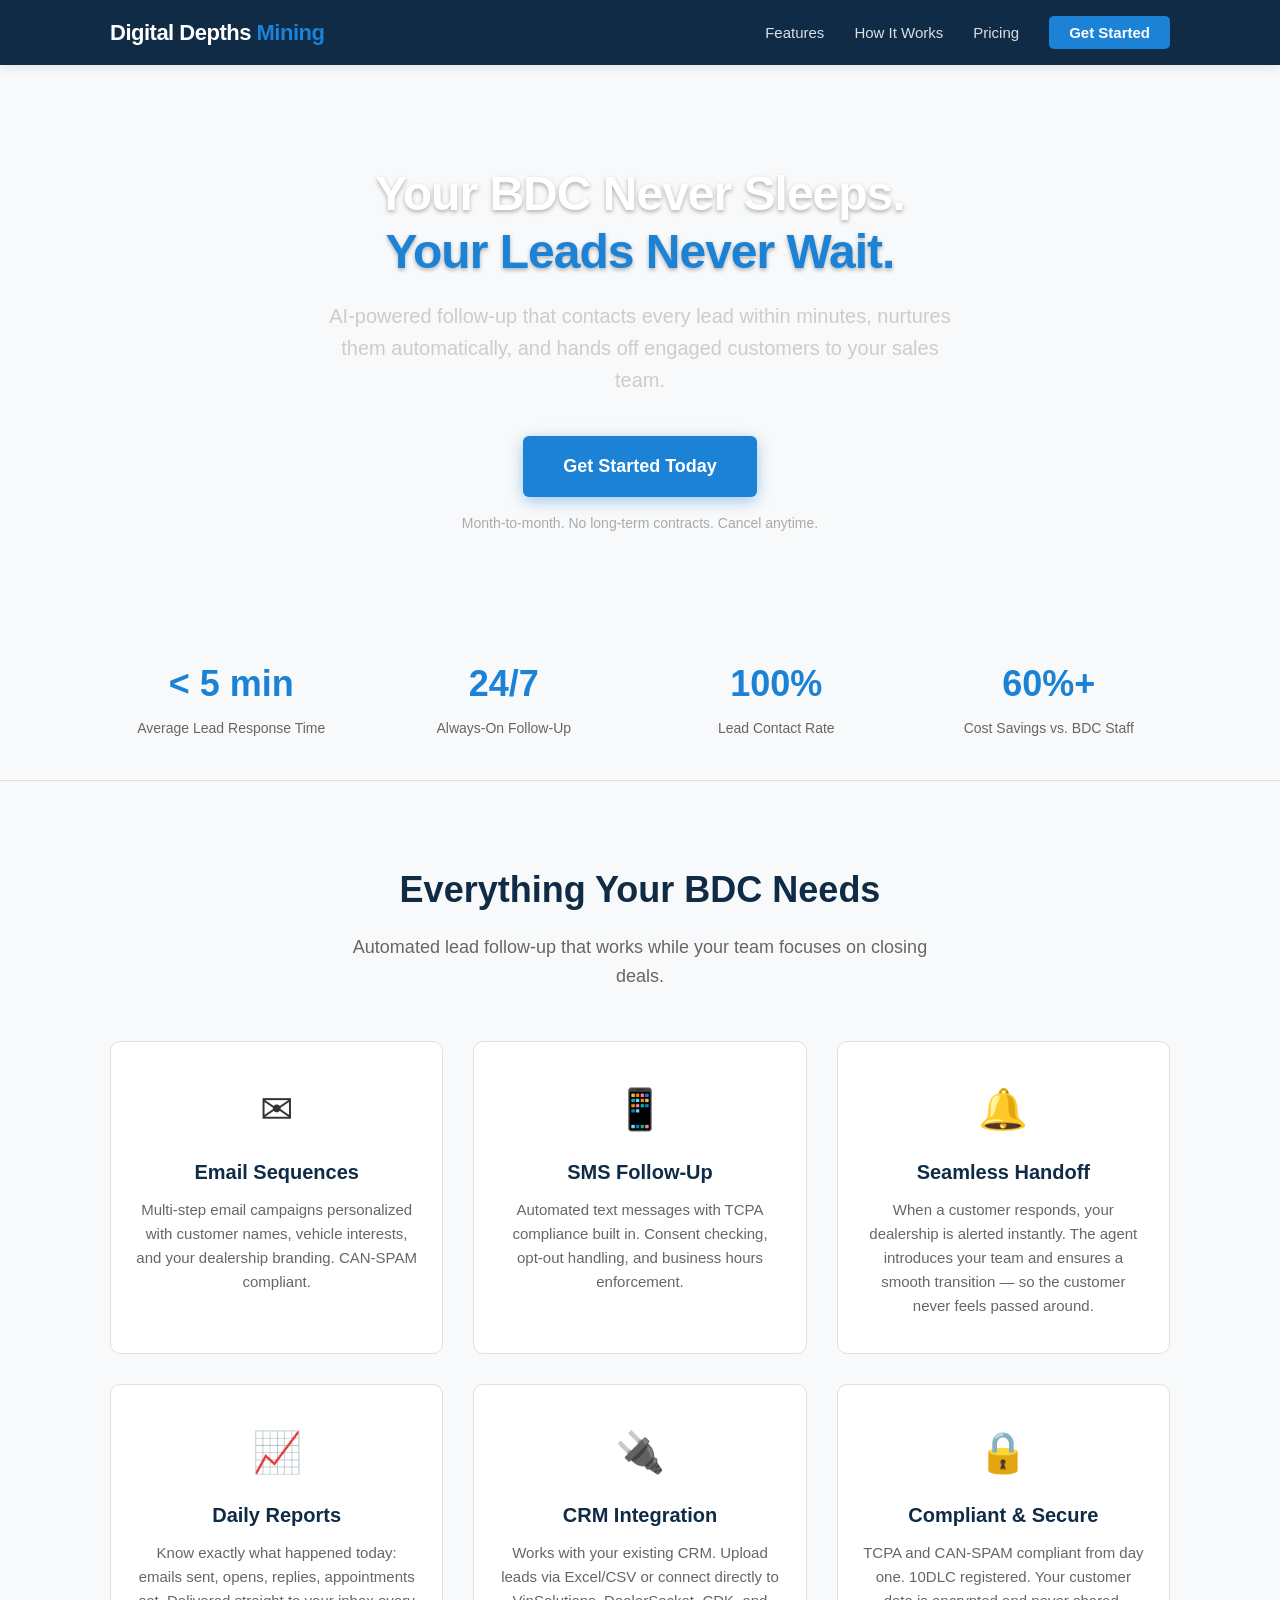
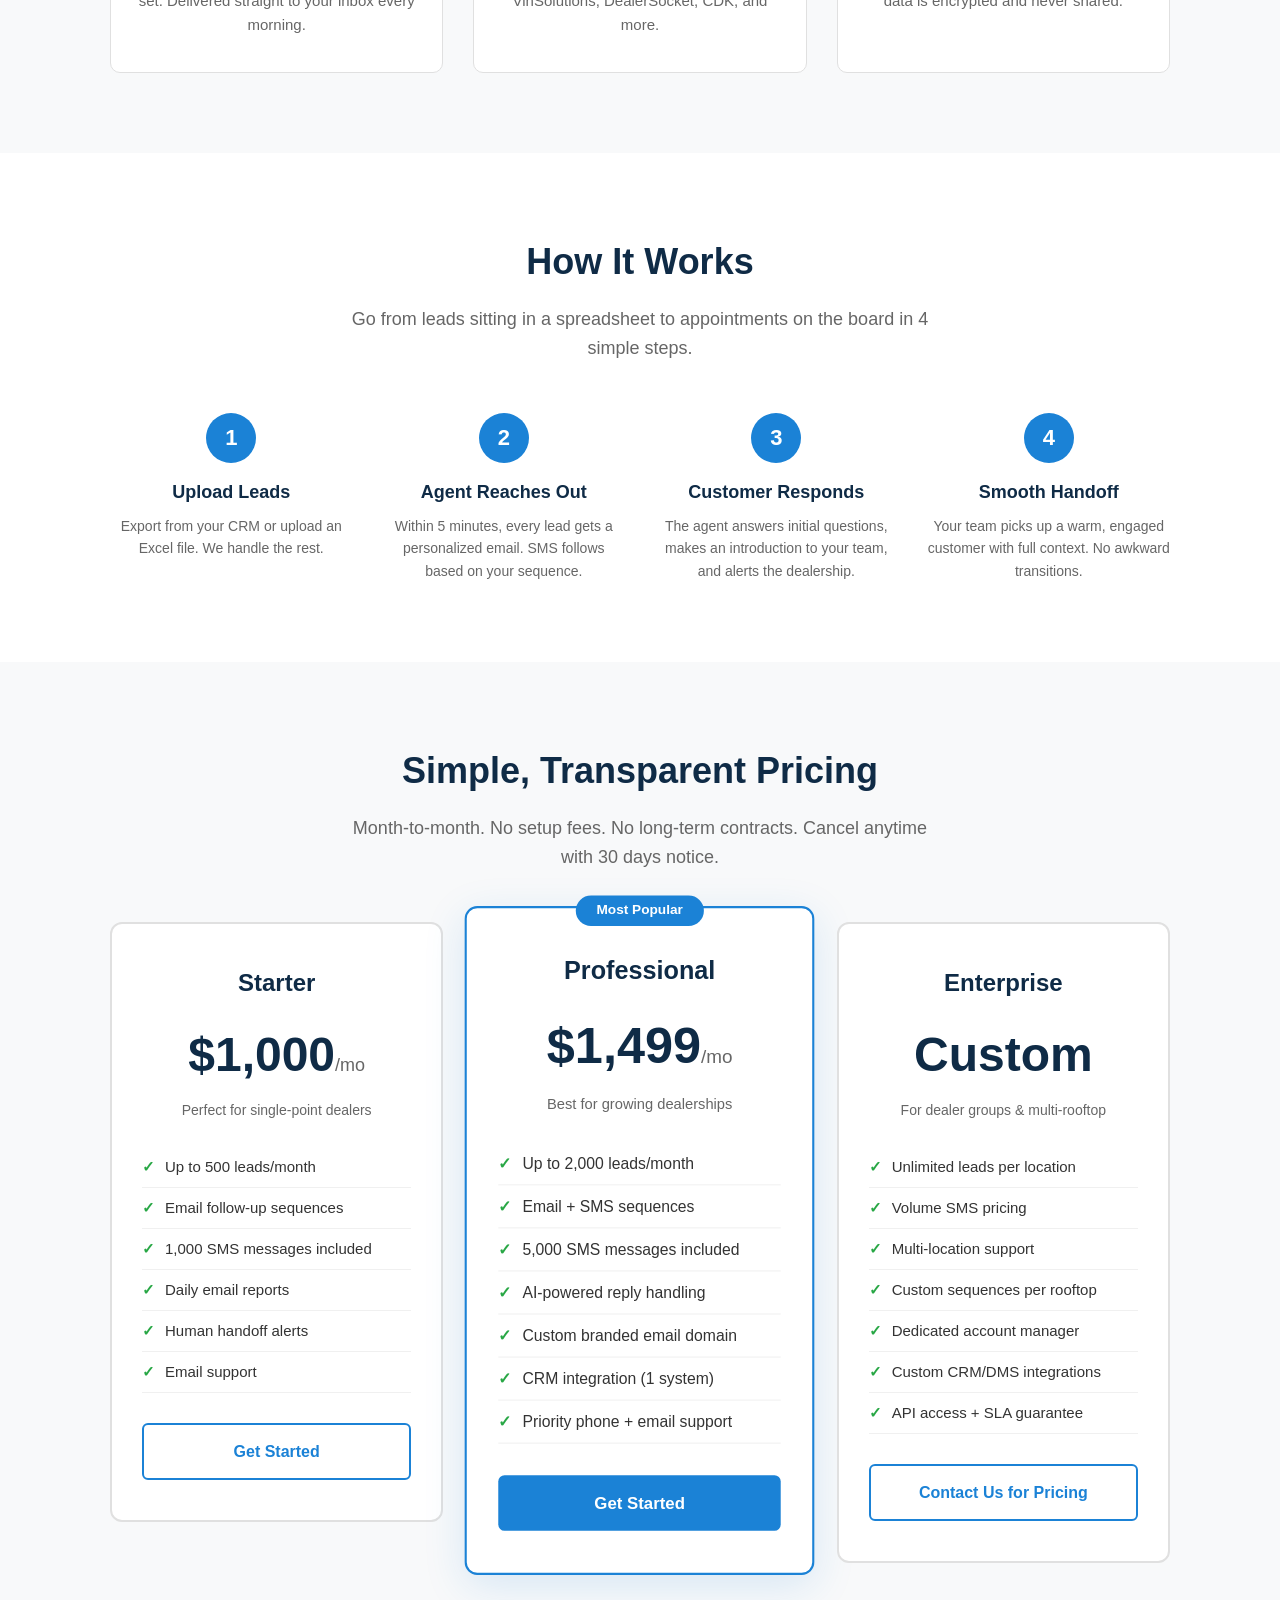
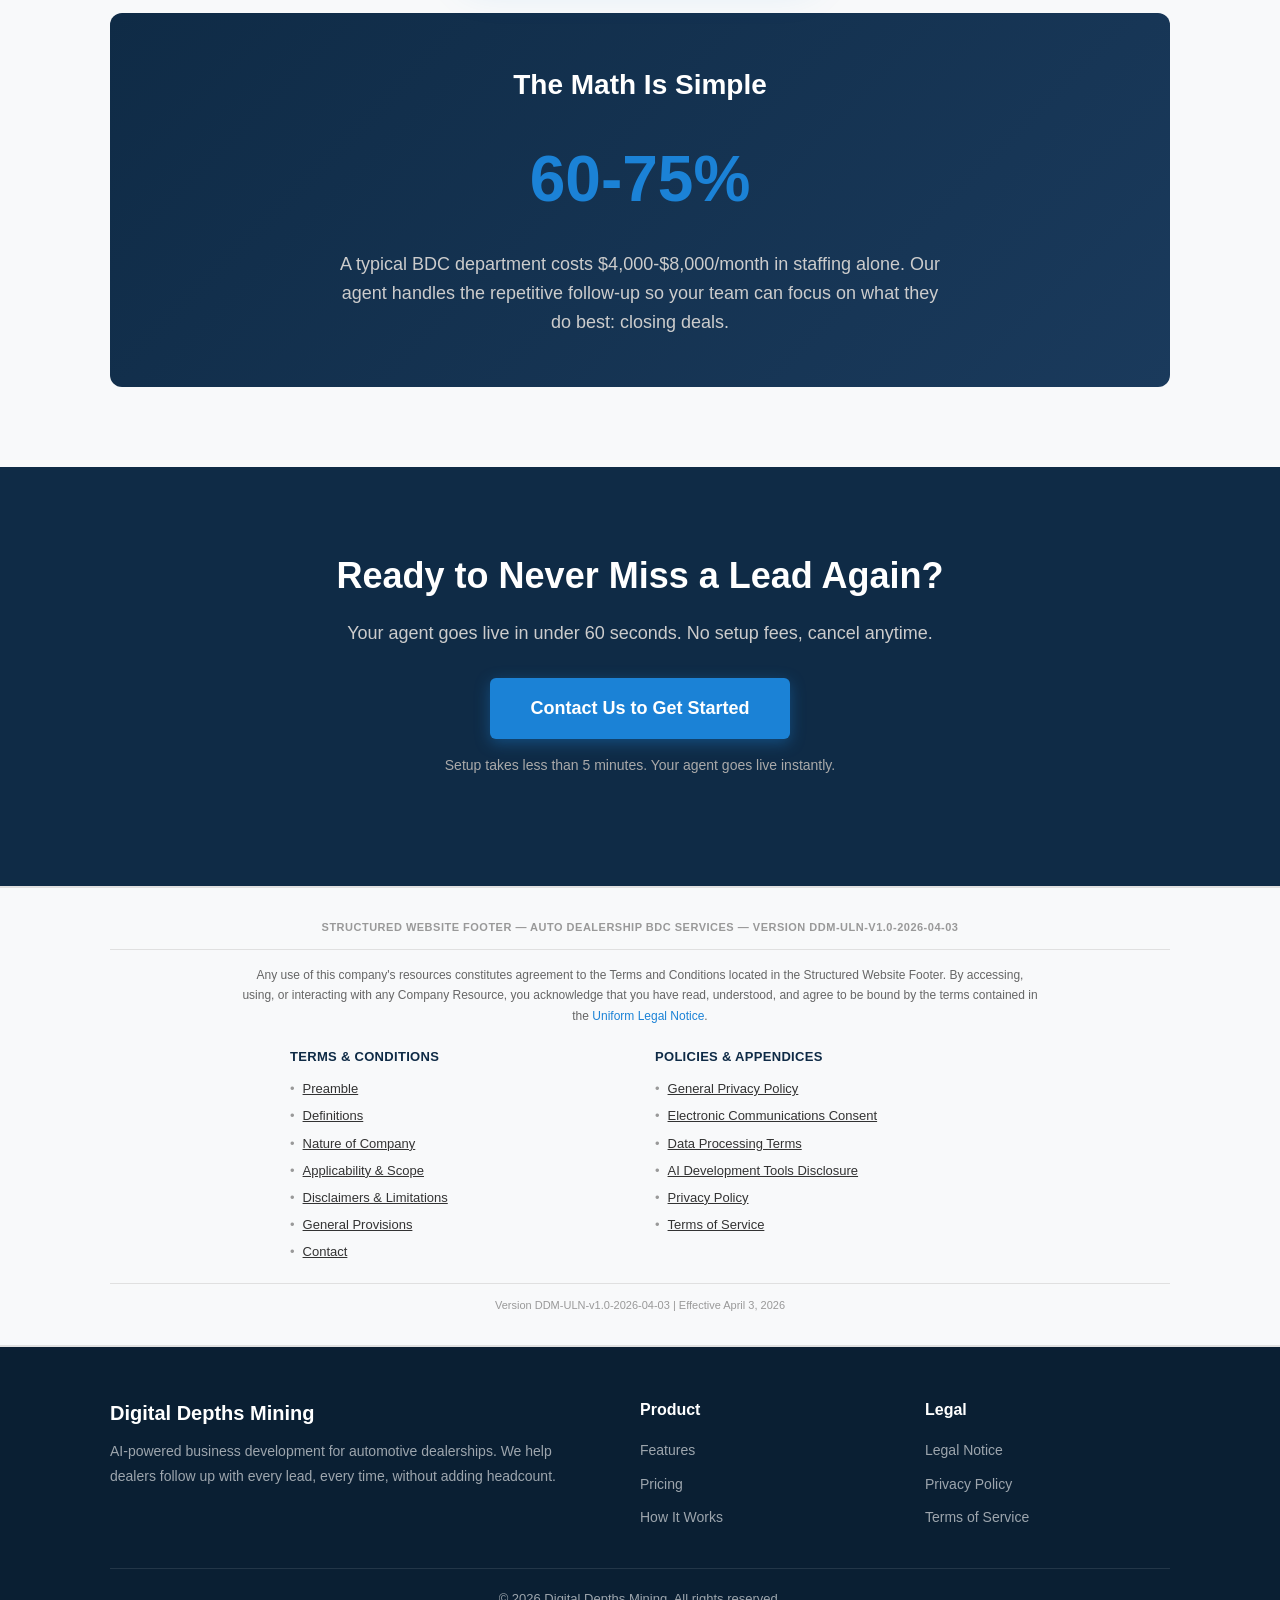
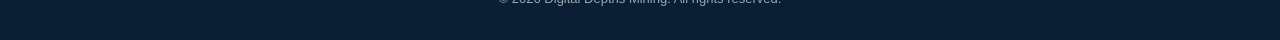
==== commit 1592f132: "Add Uniform Legal Notice and structured legal footer to all pages - New legal-notice.html with full " ====
--- a/index.html
+++ b/index.html
@@ -195,6 +195,40 @@
   </div>
 </section>
 
+<!-- STRUCTURED LEGAL FOOTER -->
+<div class="legal-footer">
+  <div class="container">
+    <div class="version-banner">Structured Website Footer — Auto Dealership BDC Services — Version DDM-ULN-v1.0-2026-04-03</div>
+    <p class="legal-preamble">Any use of this company's resources constitutes agreement to the Terms and Conditions located in the Structured Website Footer. By accessing, using, or interacting with any Company Resource, you acknowledge that you have read, understood, and agree to be bound by the terms contained in the <a href="legal-notice.html">Uniform Legal Notice</a>.</p>
+    <div class="legal-columns">
+      <div>
+        <h4>Terms &amp; Conditions</h4>
+        <ul>
+          <li><a href="legal-notice.html#pre">Preamble</a></li>
+          <li><a href="legal-notice.html#pt">Definitions</a></li>
+          <li><a href="legal-notice.html#noc">Nature of Company</a></li>
+          <li><a href="legal-notice.html#app">Applicability &amp; Scope</a></li>
+          <li><a href="legal-notice.html#dis">Disclaimers &amp; Limitations</a></li>
+          <li><a href="legal-notice.html#gp">General Provisions</a></li>
+          <li><a href="legal-notice.html#cc">Contact</a></li>
+        </ul>
+      </div>
+      <div>
+        <h4>Policies &amp; Appendices</h4>
+        <ul>
+          <li><a href="legal-notice.html#gpp">General Privacy Policy</a></li>
+          <li><a href="legal-notice.html#ecc">Electronic Communications Consent</a></li>
+          <li><a href="legal-notice.html#dpt">Data Processing Terms</a></li>
+          <li><a href="legal-notice.html#aitd">AI Development Tools Disclosure</a></li>
+          <li><a href="privacy-policy.html">Privacy Policy</a></li>
+          <li><a href="terms-of-service.html">Terms of Service</a></li>
+        </ul>
+      </div>
+    </div>
+    <div class="version-banner-bottom">Version DDM-ULN-v1.0-2026-04-03 | Effective April 3, 2026</div>
+  </div>
+</div>
+
 <!-- FOOTER -->
 <footer>
   <div class="container">
@@ -214,6 +248,7 @@
       <div class="footer-links">
         <h4>Legal</h4>
         <ul>
+          <li><a href="legal-notice.html">Legal Notice</a></li>
           <li><a href="privacy-policy.html">Privacy Policy</a></li>
           <li><a href="terms-of-service.html">Terms of Service</a></li>
         </ul>
--- a/css/style.css
+++ b/css/style.css
@@ -369,6 +369,79 @@
 .legal-page p, .legal-page li { font-size: 15px; line-height: 1.8; margin-bottom: 10px; }
 .legal-page ul { padding-left: 25px; margin-bottom: 15px; }
 
+/* STRUCTURED LEGAL FOOTER */
+.legal-footer {
+  background: #f8f9fa;
+  border-top: 2px solid #e0e0e0;
+  border-bottom: 2px solid #e0e0e0;
+  padding: 30px 0;
+  font-size: 13px;
+  color: #555;
+  line-height: 1.7;
+}
+.legal-footer .version-banner {
+  text-align: center;
+  font-size: 11px;
+  font-weight: 600;
+  color: #999;
+  text-transform: uppercase;
+  letter-spacing: 0.5px;
+  margin-bottom: 15px;
+  padding-bottom: 12px;
+  border-bottom: 1px solid #e0e0e0;
+}
+.legal-footer .legal-preamble {
+  text-align: center;
+  max-width: 800px;
+  margin: 0 auto 20px;
+  font-size: 12px;
+  color: #666;
+}
+.legal-footer .legal-columns {
+  display: grid;
+  grid-template-columns: 1fr 1fr;
+  gap: 30px;
+  max-width: 700px;
+  margin: 0 auto;
+}
+.legal-footer .legal-columns h4 {
+  font-size: 13px;
+  font-weight: 700;
+  color: #0f2b46;
+  margin-bottom: 10px;
+  text-transform: uppercase;
+  letter-spacing: 0.3px;
+}
+.legal-footer .legal-columns ul {
+  list-style: none;
+  padding: 0;
+}
+.legal-footer .legal-columns li {
+  margin-bottom: 5px;
+}
+.legal-footer .legal-columns a {
+  color: #333;
+  font-size: 13px;
+  text-decoration: underline;
+  transition: color 0.2s;
+}
+.legal-footer .legal-columns a:hover {
+  color: #1b82d6;
+}
+.legal-footer .legal-columns li::before {
+  content: '\2022';
+  margin-right: 8px;
+  color: #999;
+}
+.legal-footer .version-banner-bottom {
+  text-align: center;
+  font-size: 11px;
+  color: #999;
+  margin-top: 15px;
+  padding-top: 12px;
+  border-top: 1px solid #e0e0e0;
+}
+
 /* RESPONSIVE */
 @media (max-width: 768px) {
   .hero h1 { font-size: 32px; }
@@ -379,4 +452,5 @@
   .pricing-card.popular { transform: none; }
   nav ul { display: none; }
   .container { padding: 0 15px; }
-}
+  .legal-footer .legal-columns { grid-template-columns: 1fr; gap: 20px; }
+}
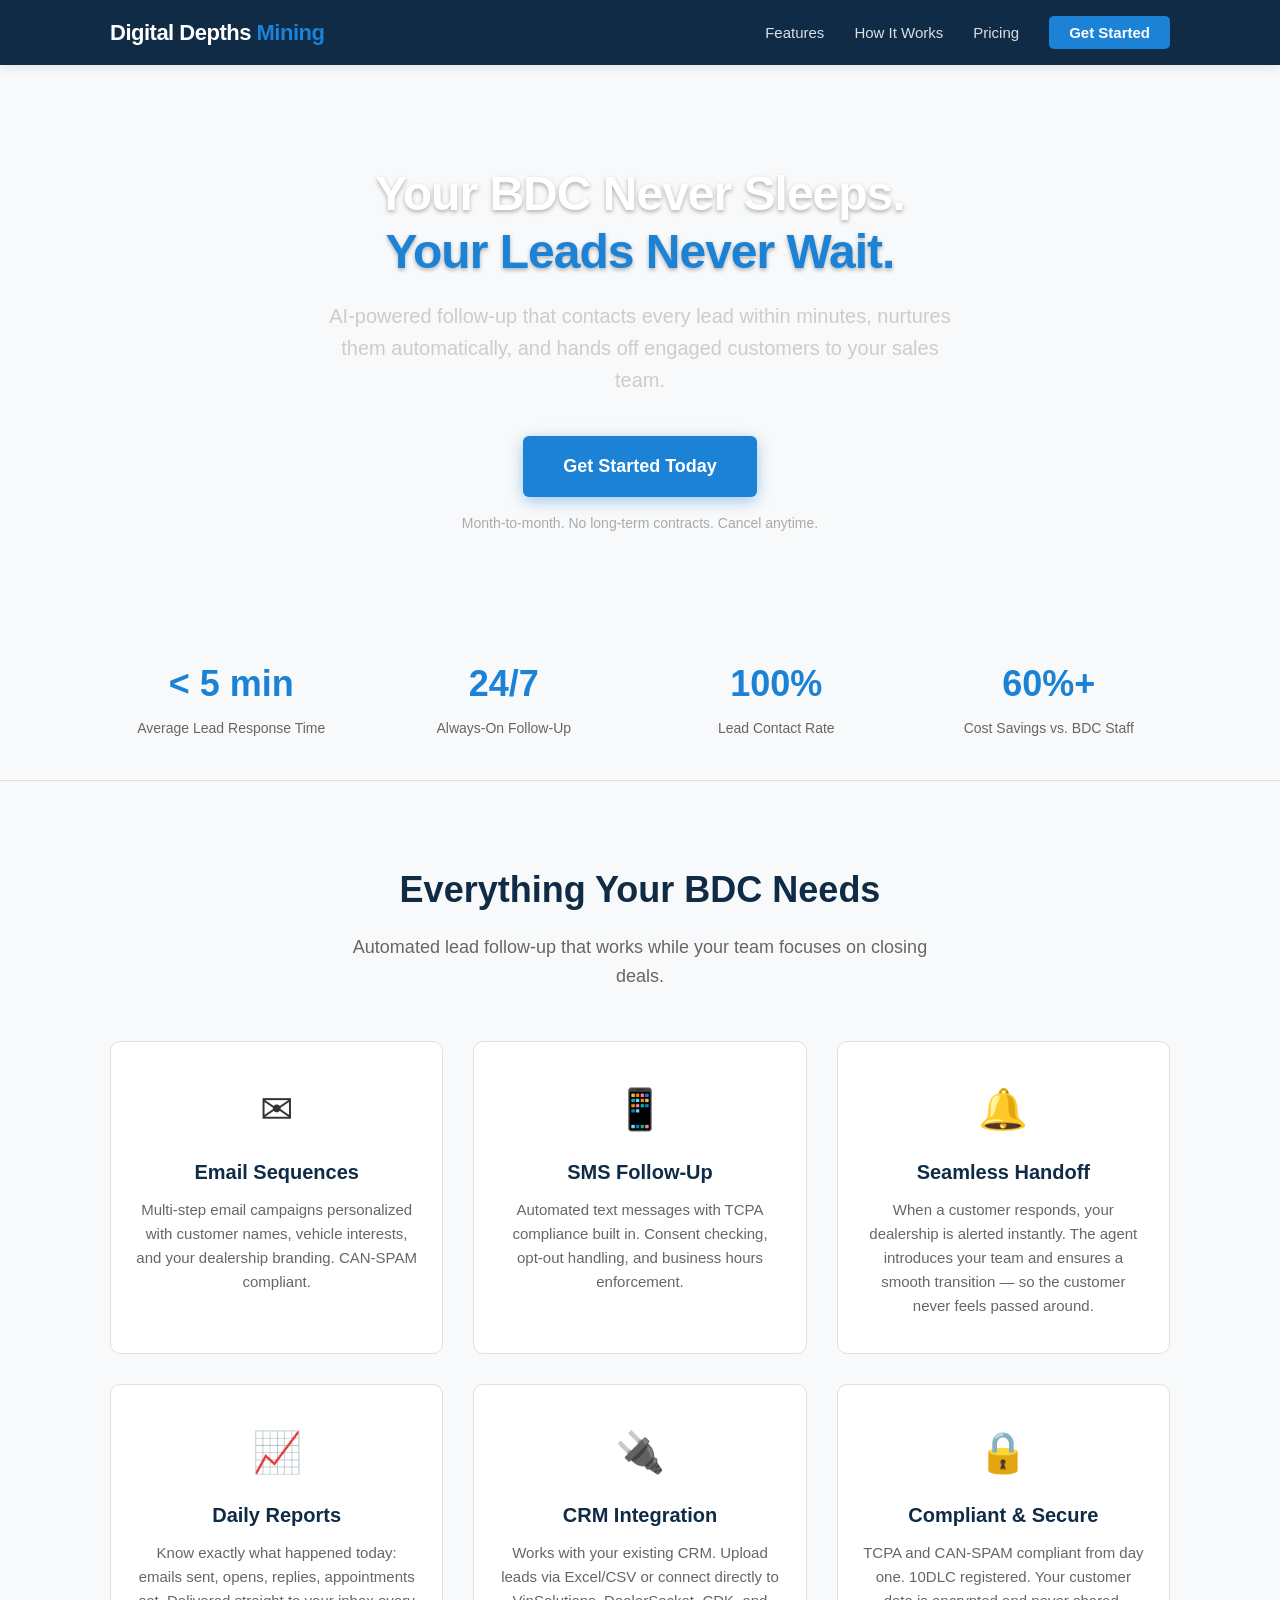
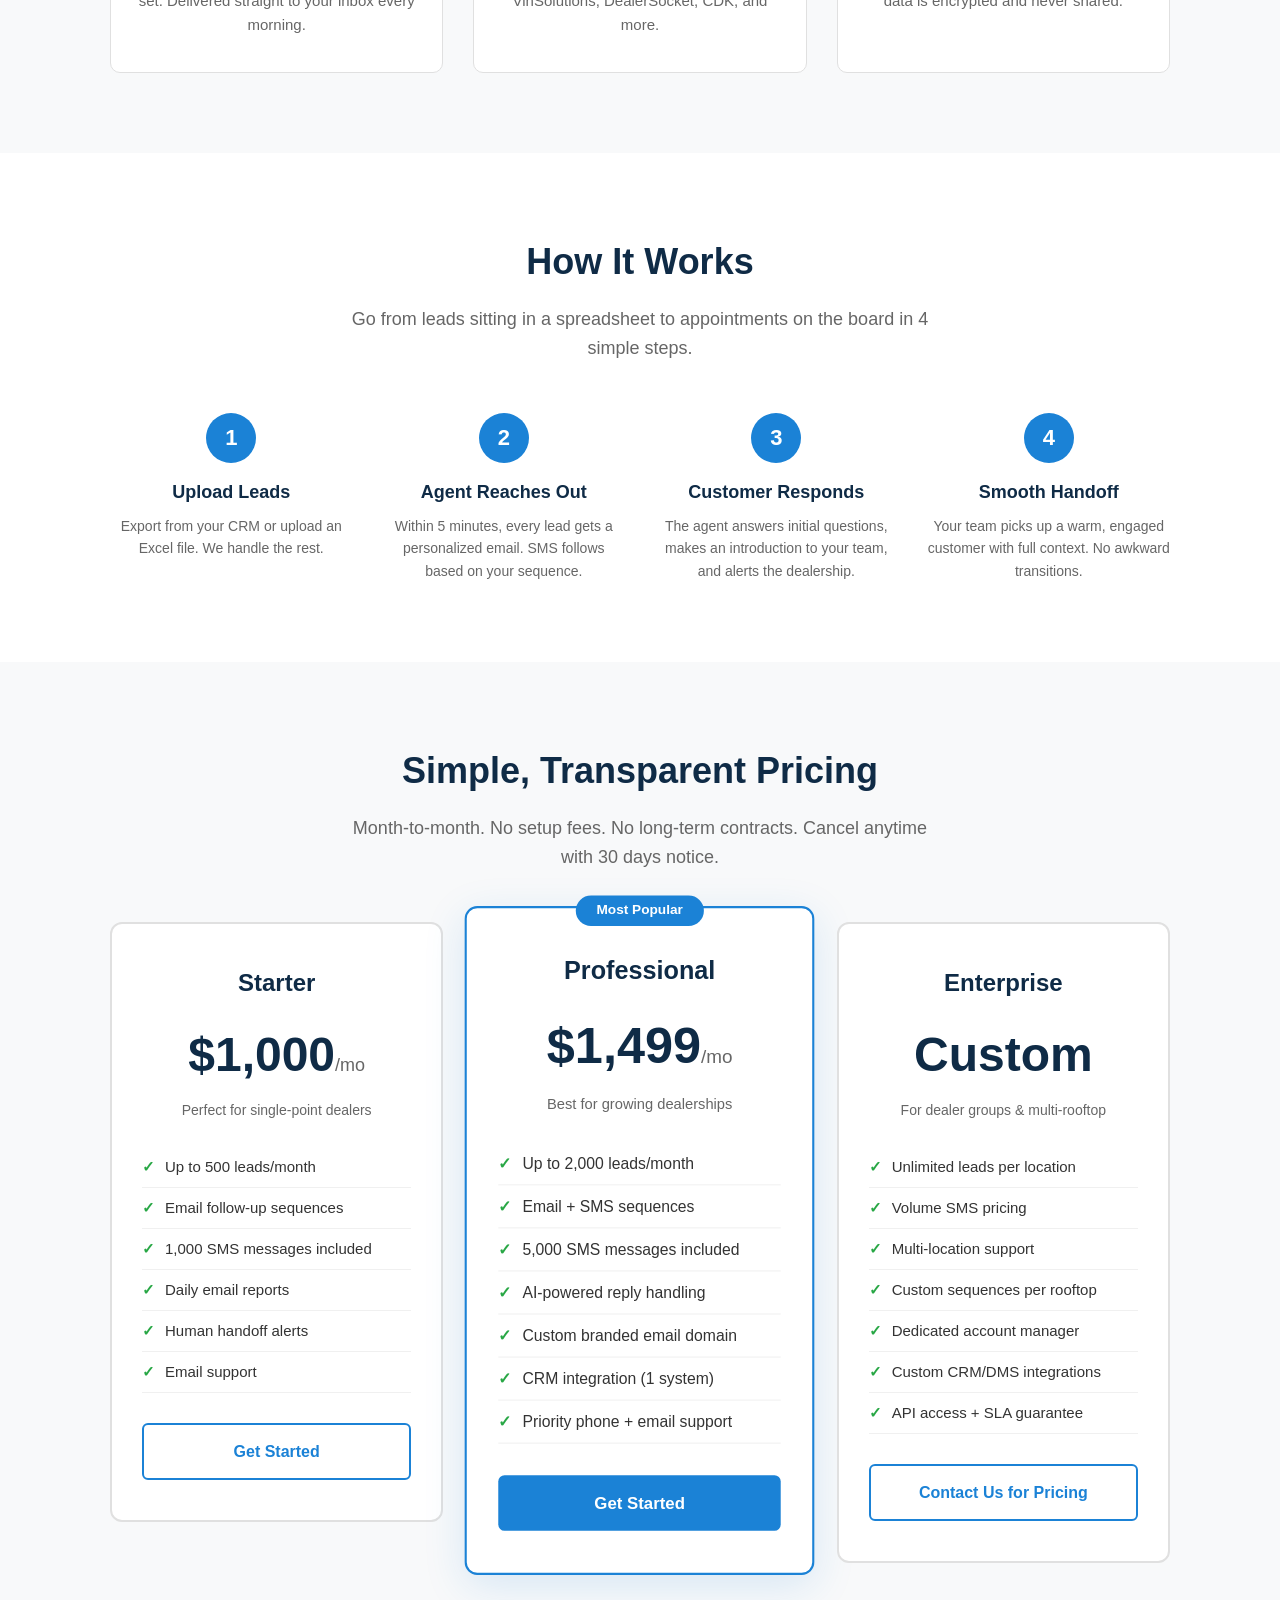
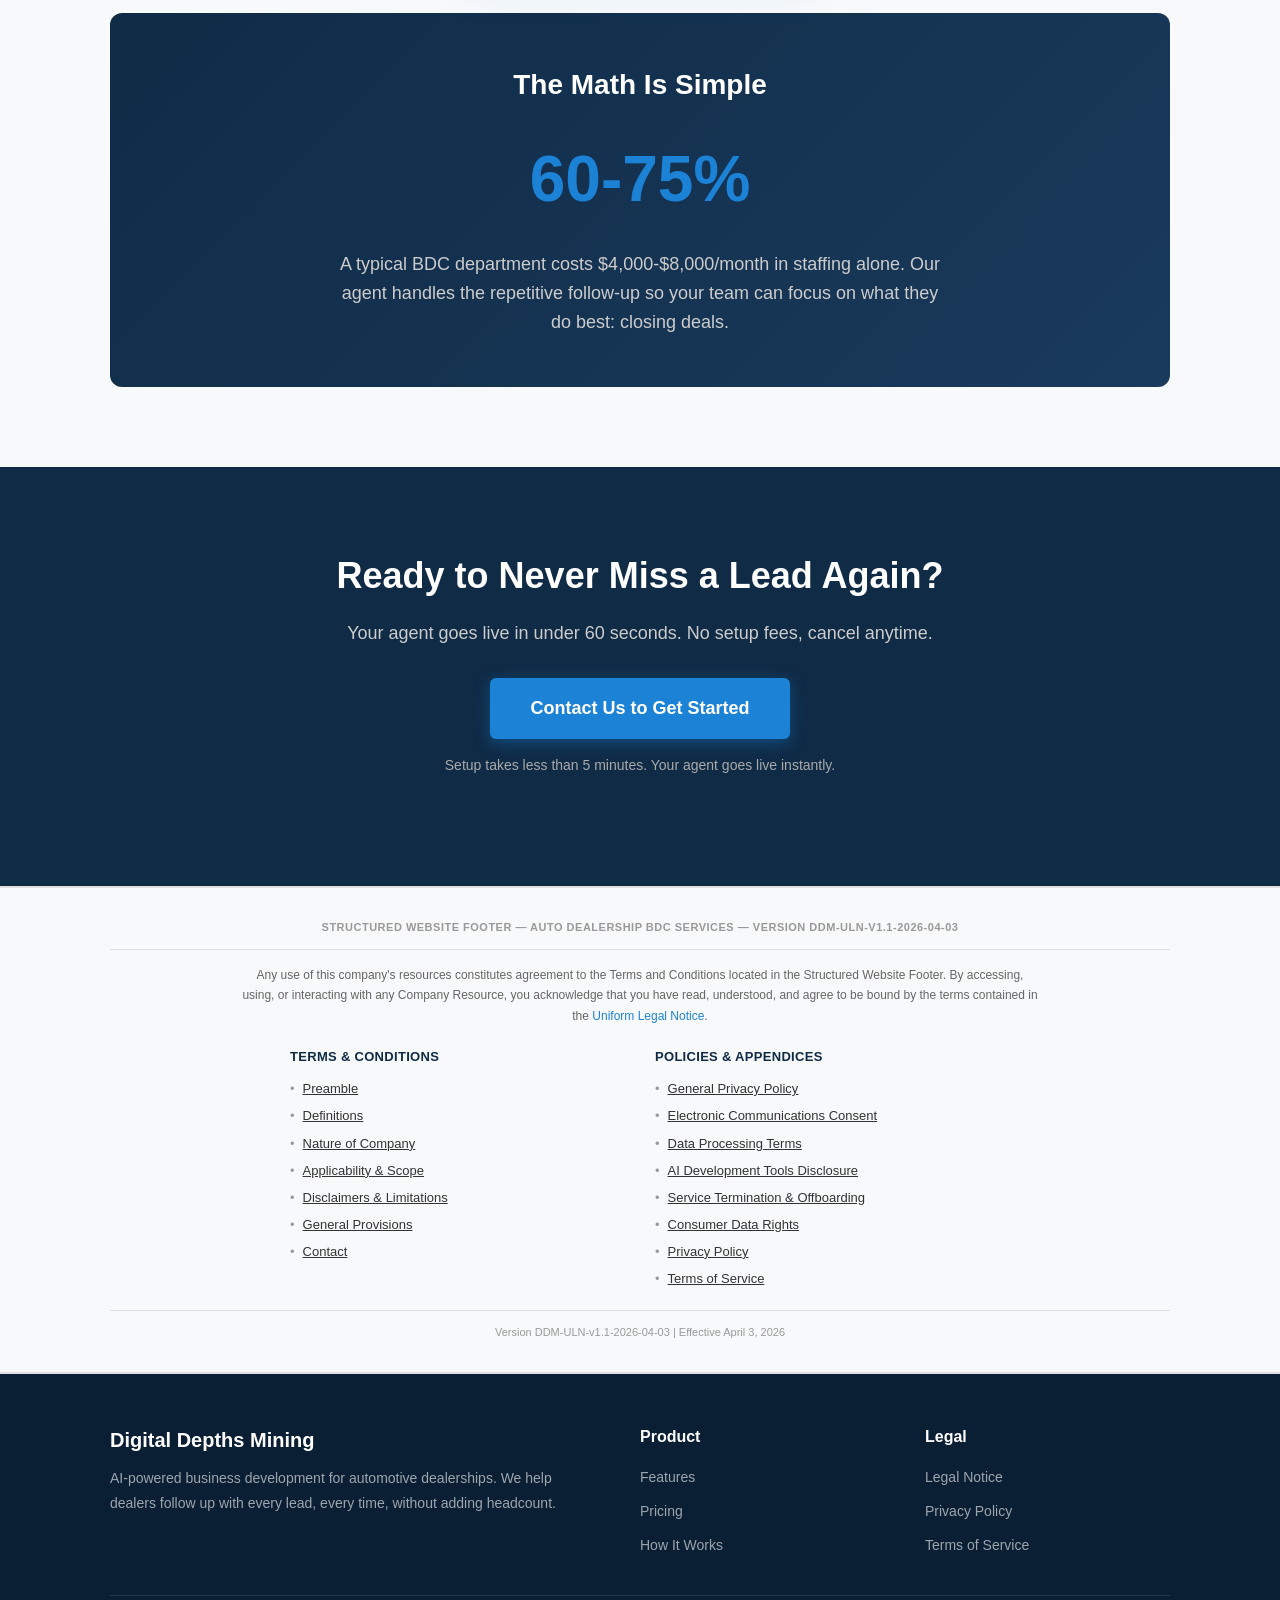
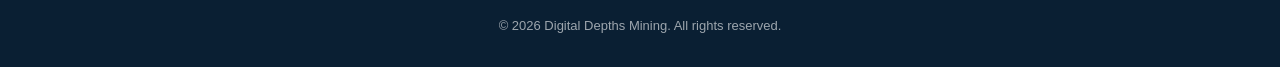
==== commit a99954a2: "Add offboarding and consumer rights links to legal footer v1.1 Added Service Termination & Offboardi" ====
--- a/index.html
+++ b/index.html
@@ -198,7 +198,7 @@
 <!-- STRUCTURED LEGAL FOOTER -->
 <div class="legal-footer">
   <div class="container">
-    <div class="version-banner">Structured Website Footer — Auto Dealership BDC Services — Version DDM-ULN-v1.0-2026-04-03</div>
+    <div class="version-banner">Structured Website Footer — Auto Dealership BDC Services — Version DDM-ULN-v1.1-2026-04-03</div>
     <p class="legal-preamble">Any use of this company's resources constitutes agreement to the Terms and Conditions located in the Structured Website Footer. By accessing, using, or interacting with any Company Resource, you acknowledge that you have read, understood, and agree to be bound by the terms contained in the <a href="legal-notice.html">Uniform Legal Notice</a>.</p>
     <div class="legal-columns">
       <div>
@@ -220,12 +220,14 @@
           <li><a href="legal-notice.html#ecc">Electronic Communications Consent</a></li>
           <li><a href="legal-notice.html#dpt">Data Processing Terms</a></li>
           <li><a href="legal-notice.html#aitd">AI Development Tools Disclosure</a></li>
+          <li><a href="legal-notice.html#sto">Service Termination &amp; Offboarding</a></li>
+          <li><a href="legal-notice.html#cdr">Consumer Data Rights</a></li>
           <li><a href="privacy-policy.html">Privacy Policy</a></li>
           <li><a href="terms-of-service.html">Terms of Service</a></li>
         </ul>
       </div>
     </div>
-    <div class="version-banner-bottom">Version DDM-ULN-v1.0-2026-04-03 | Effective April 3, 2026</div>
+    <div class="version-banner-bottom">Version DDM-ULN-v1.1-2026-04-03 | Effective April 3, 2026</div>
   </div>
 </div>
 
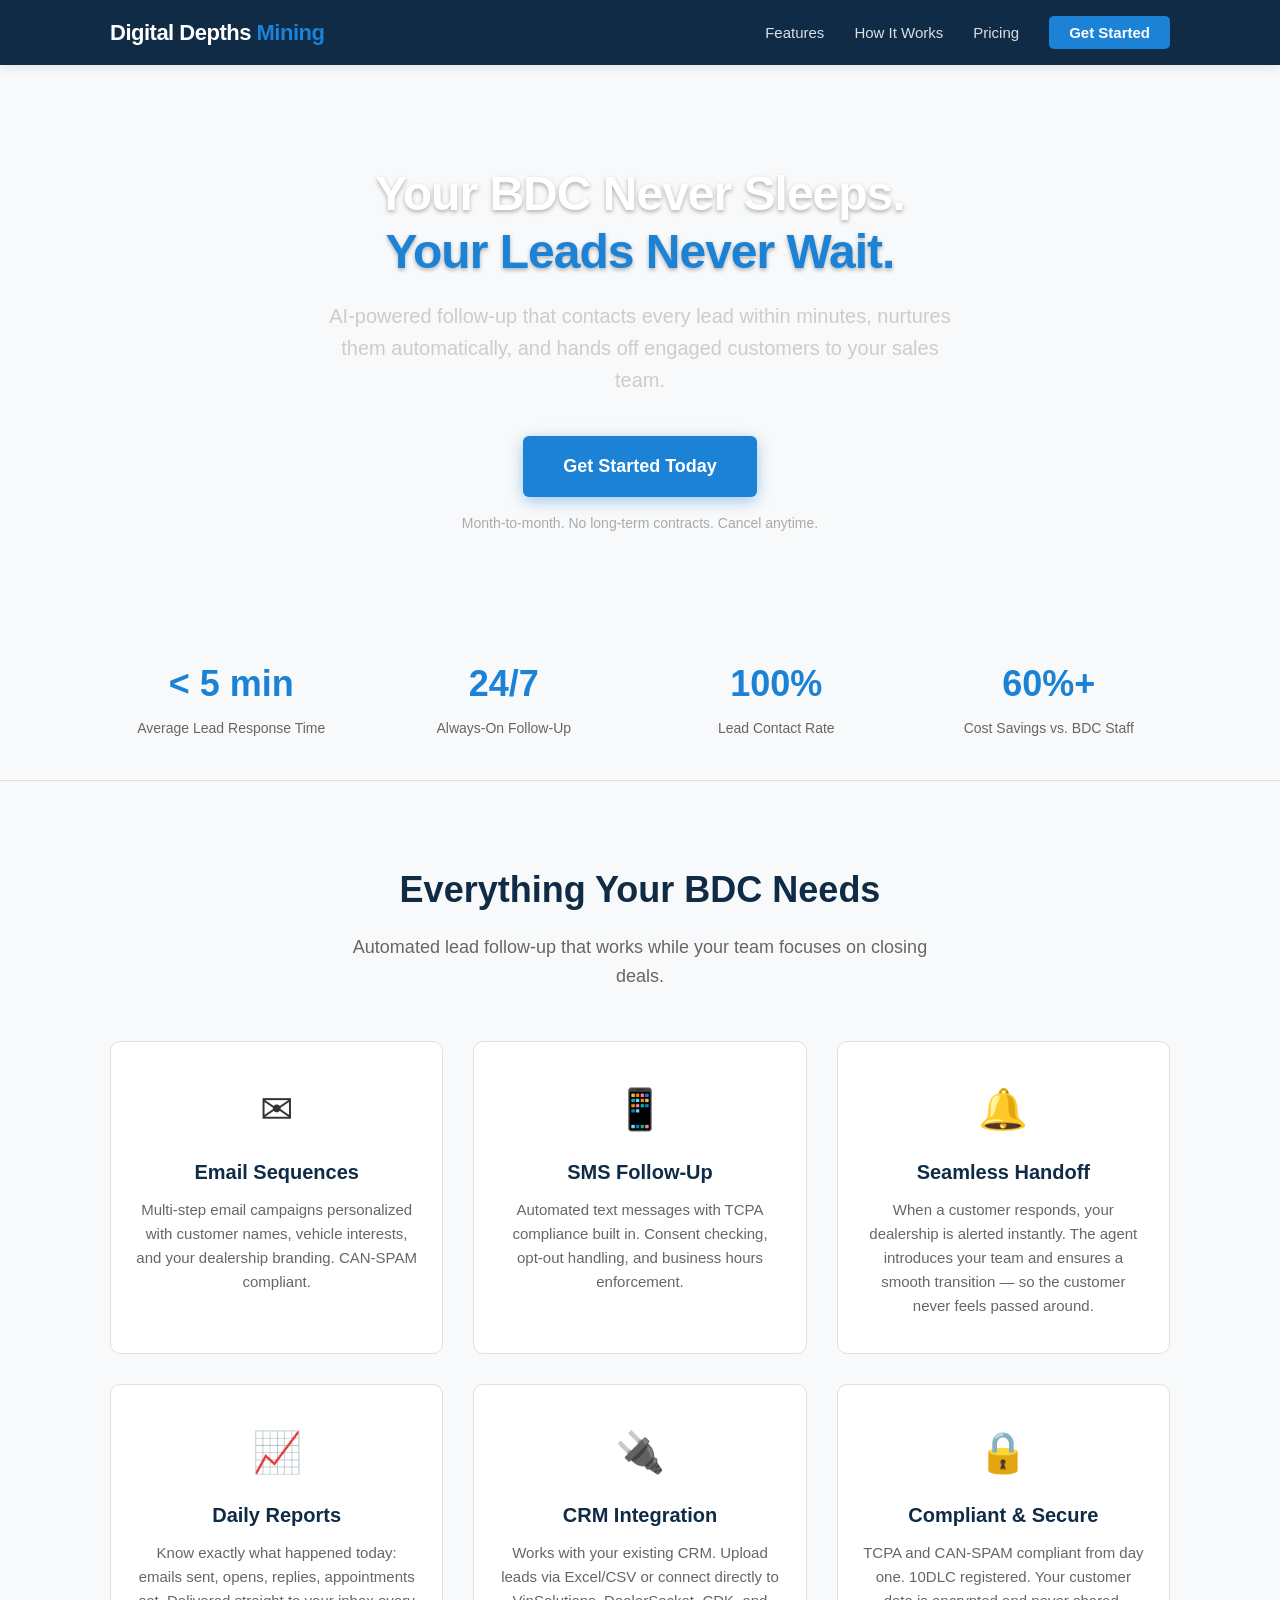
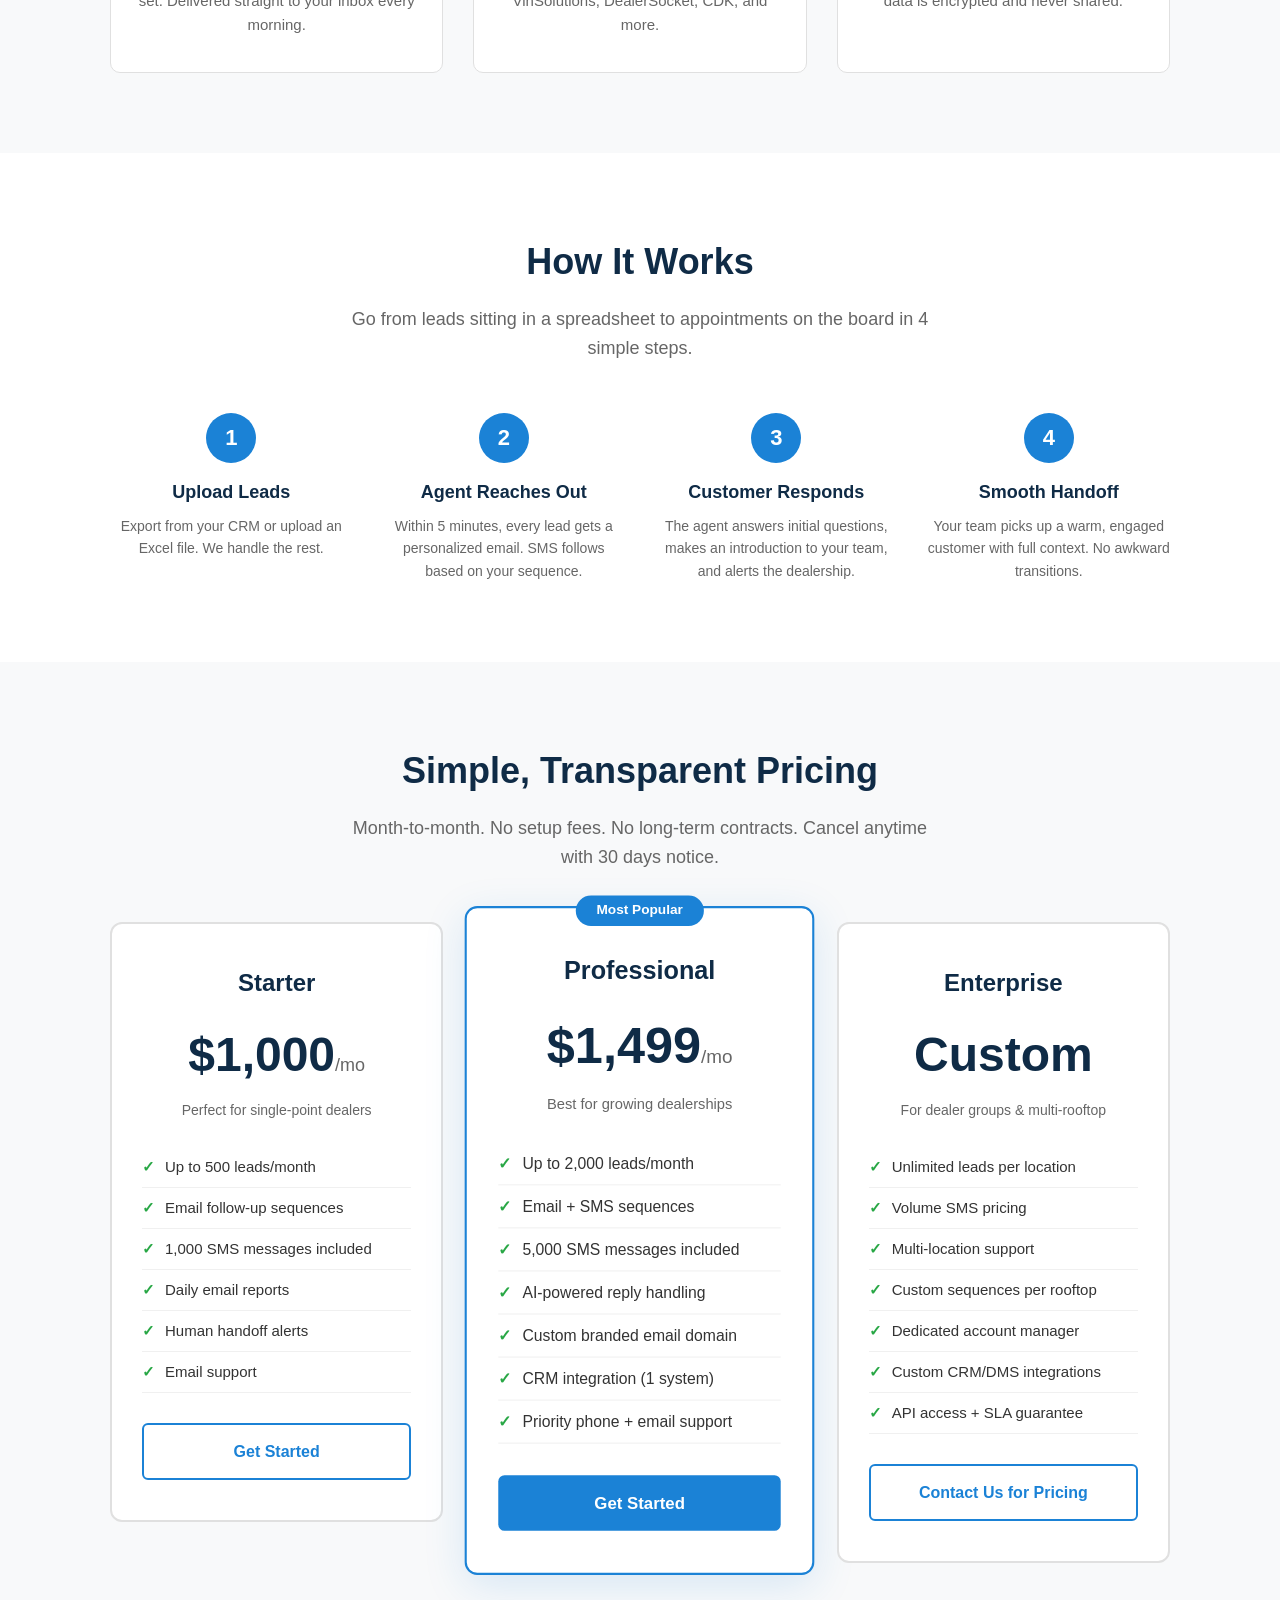
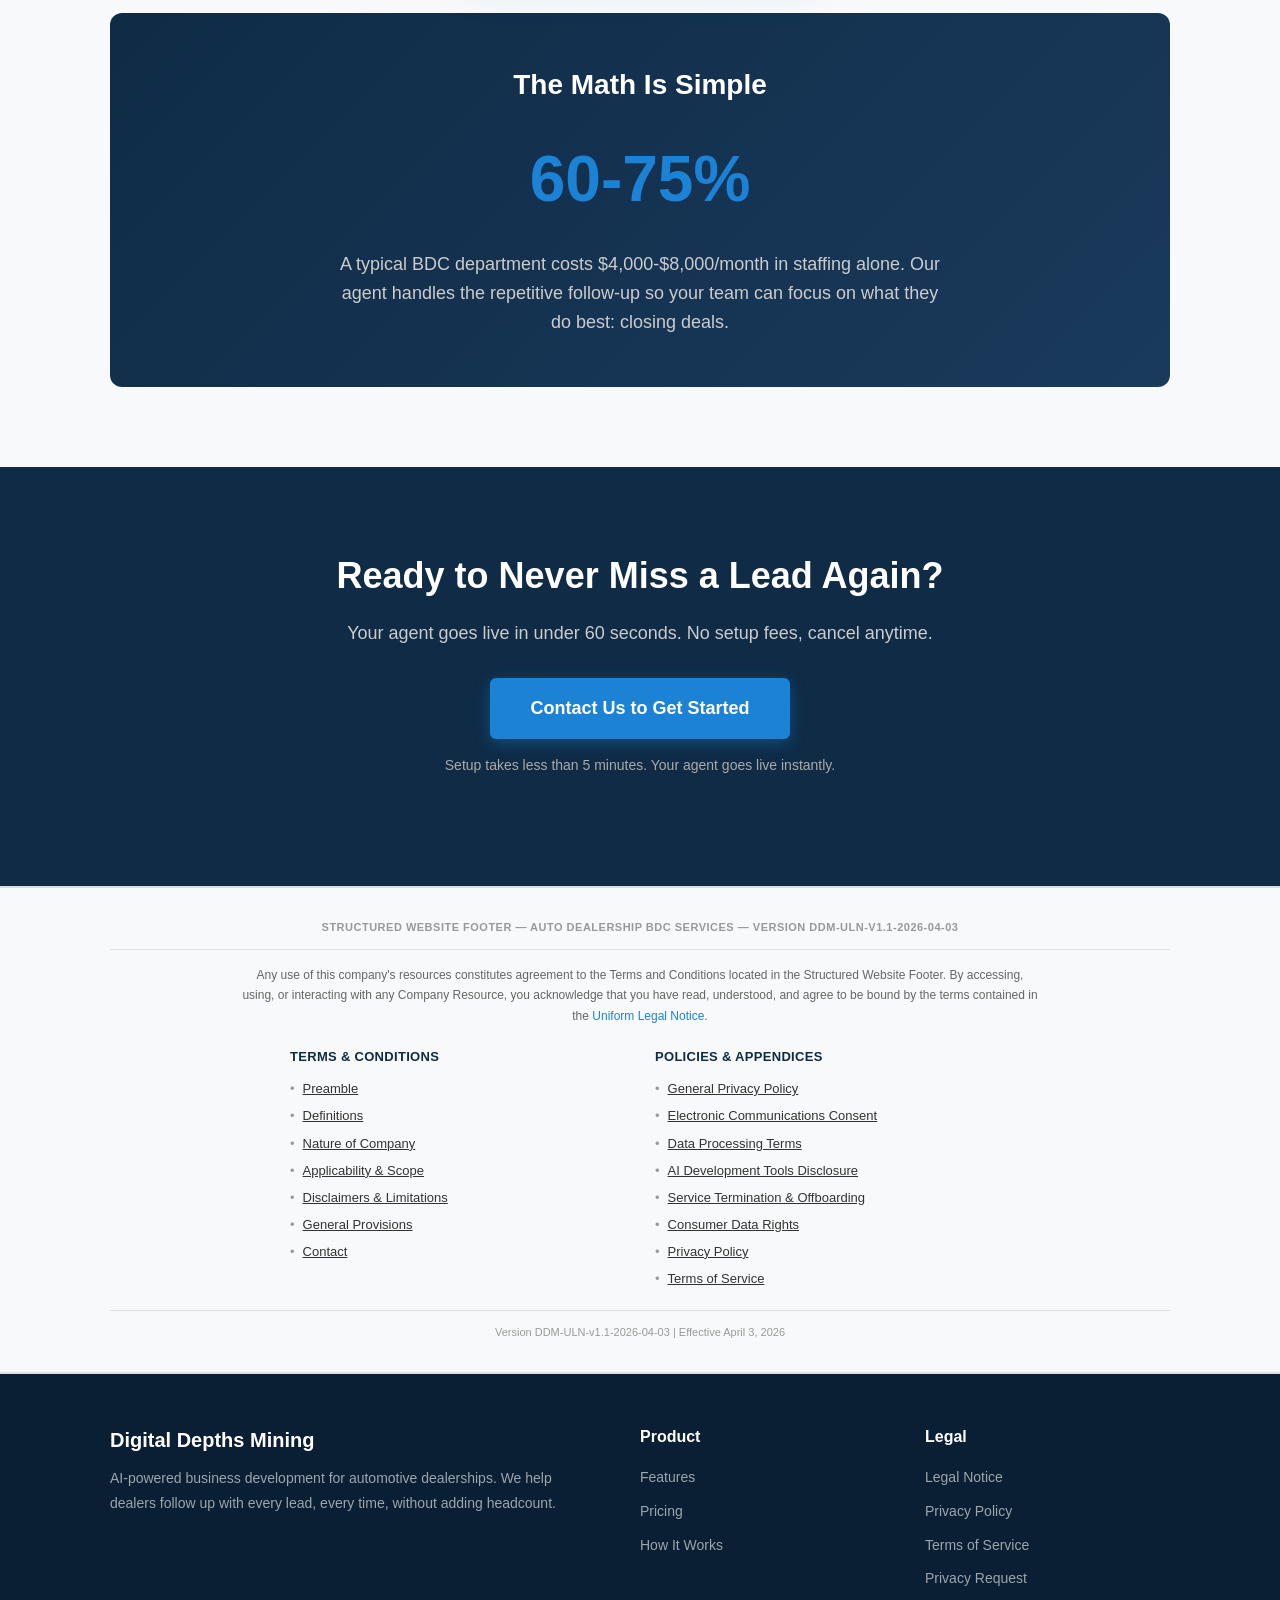
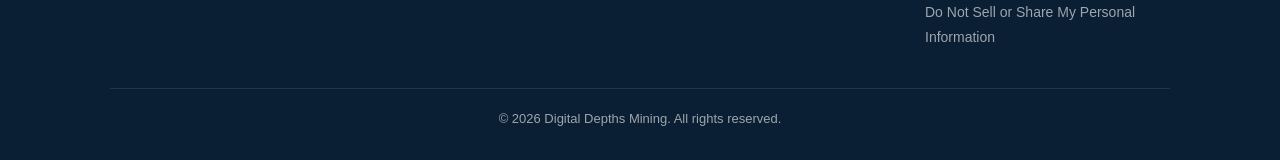
==== commit 08152648: "Add privacy request form and CCPA footer links - Privacy Request page with 4 request types (access, " ====
--- a/index.html
+++ b/index.html
@@ -253,6 +253,8 @@
           <li><a href="legal-notice.html">Legal Notice</a></li>
           <li><a href="privacy-policy.html">Privacy Policy</a></li>
           <li><a href="terms-of-service.html">Terms of Service</a></li>
+          <li><a href="privacy-request.html">Privacy Request</a></li>
+          <li><a href="privacy-request.html?type=opt_out">Do Not Sell or Share My Personal Information</a></li>
         </ul>
       </div>
     </div>
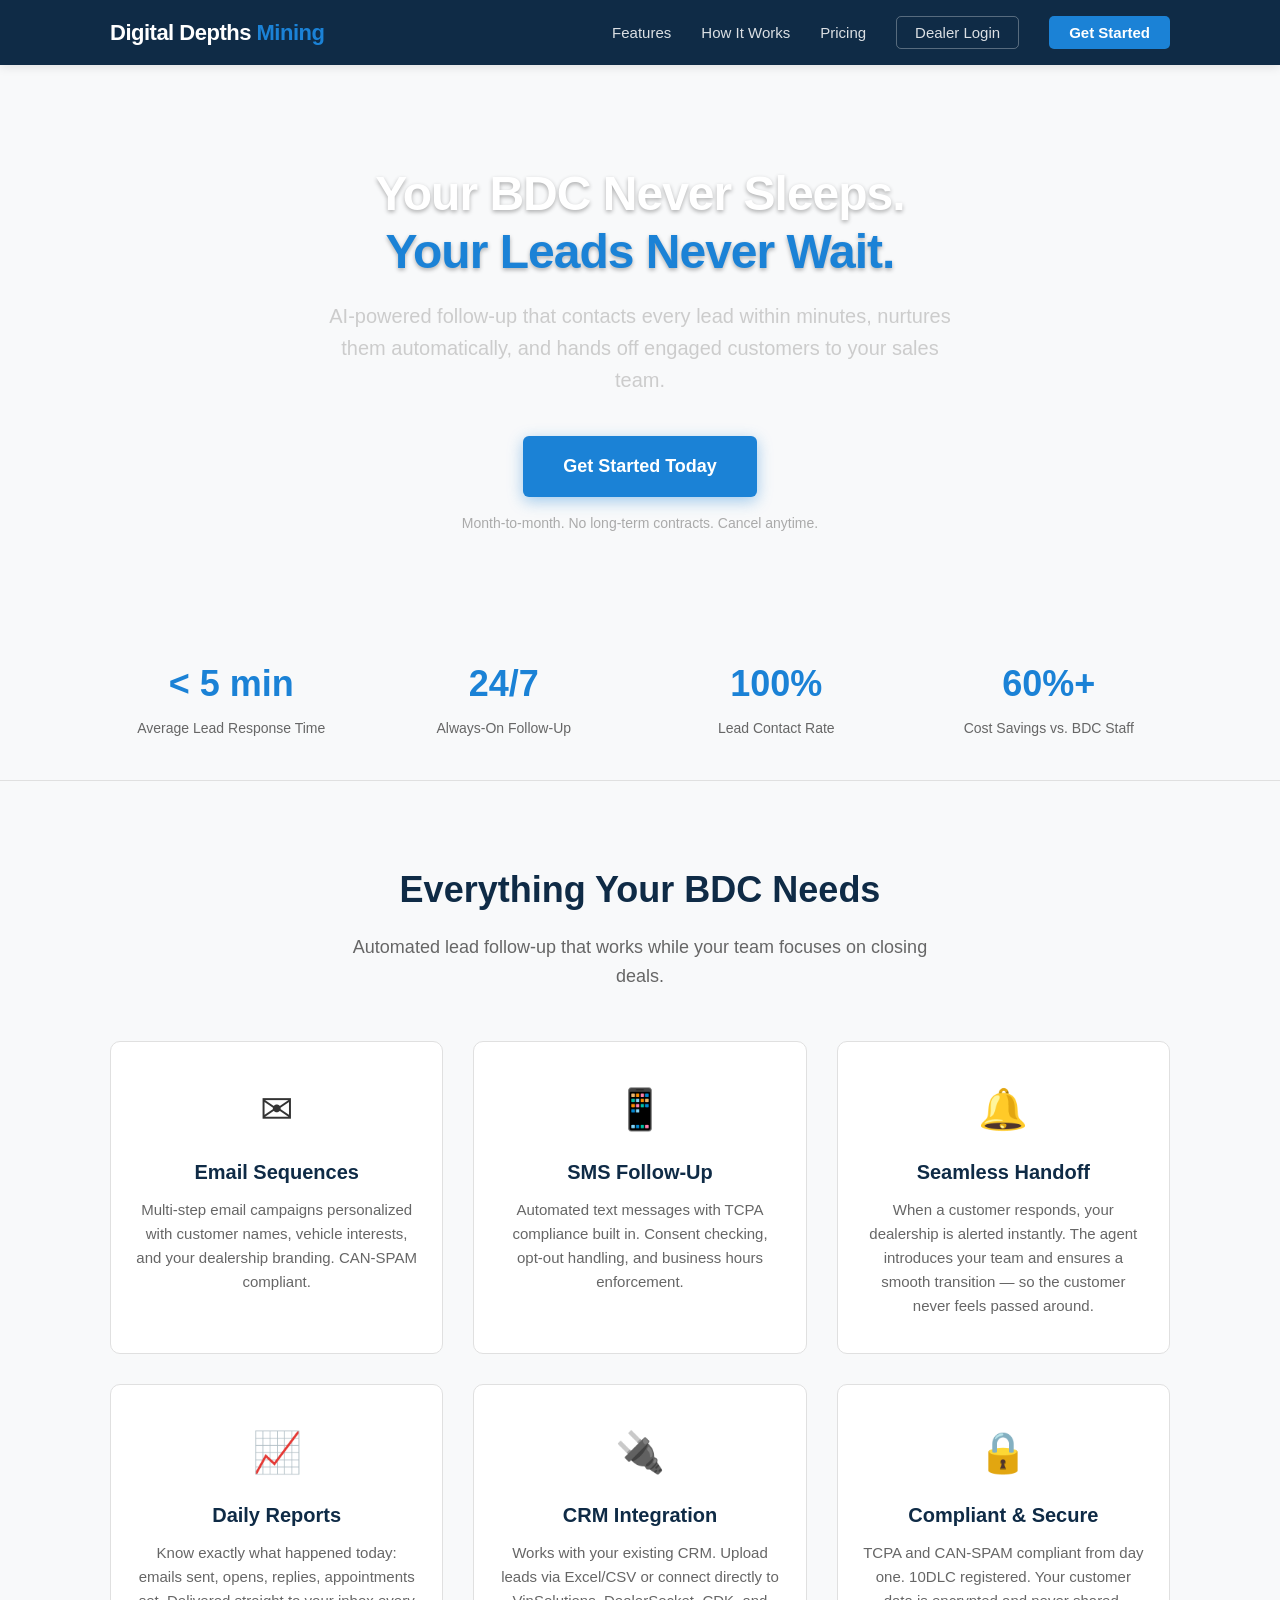
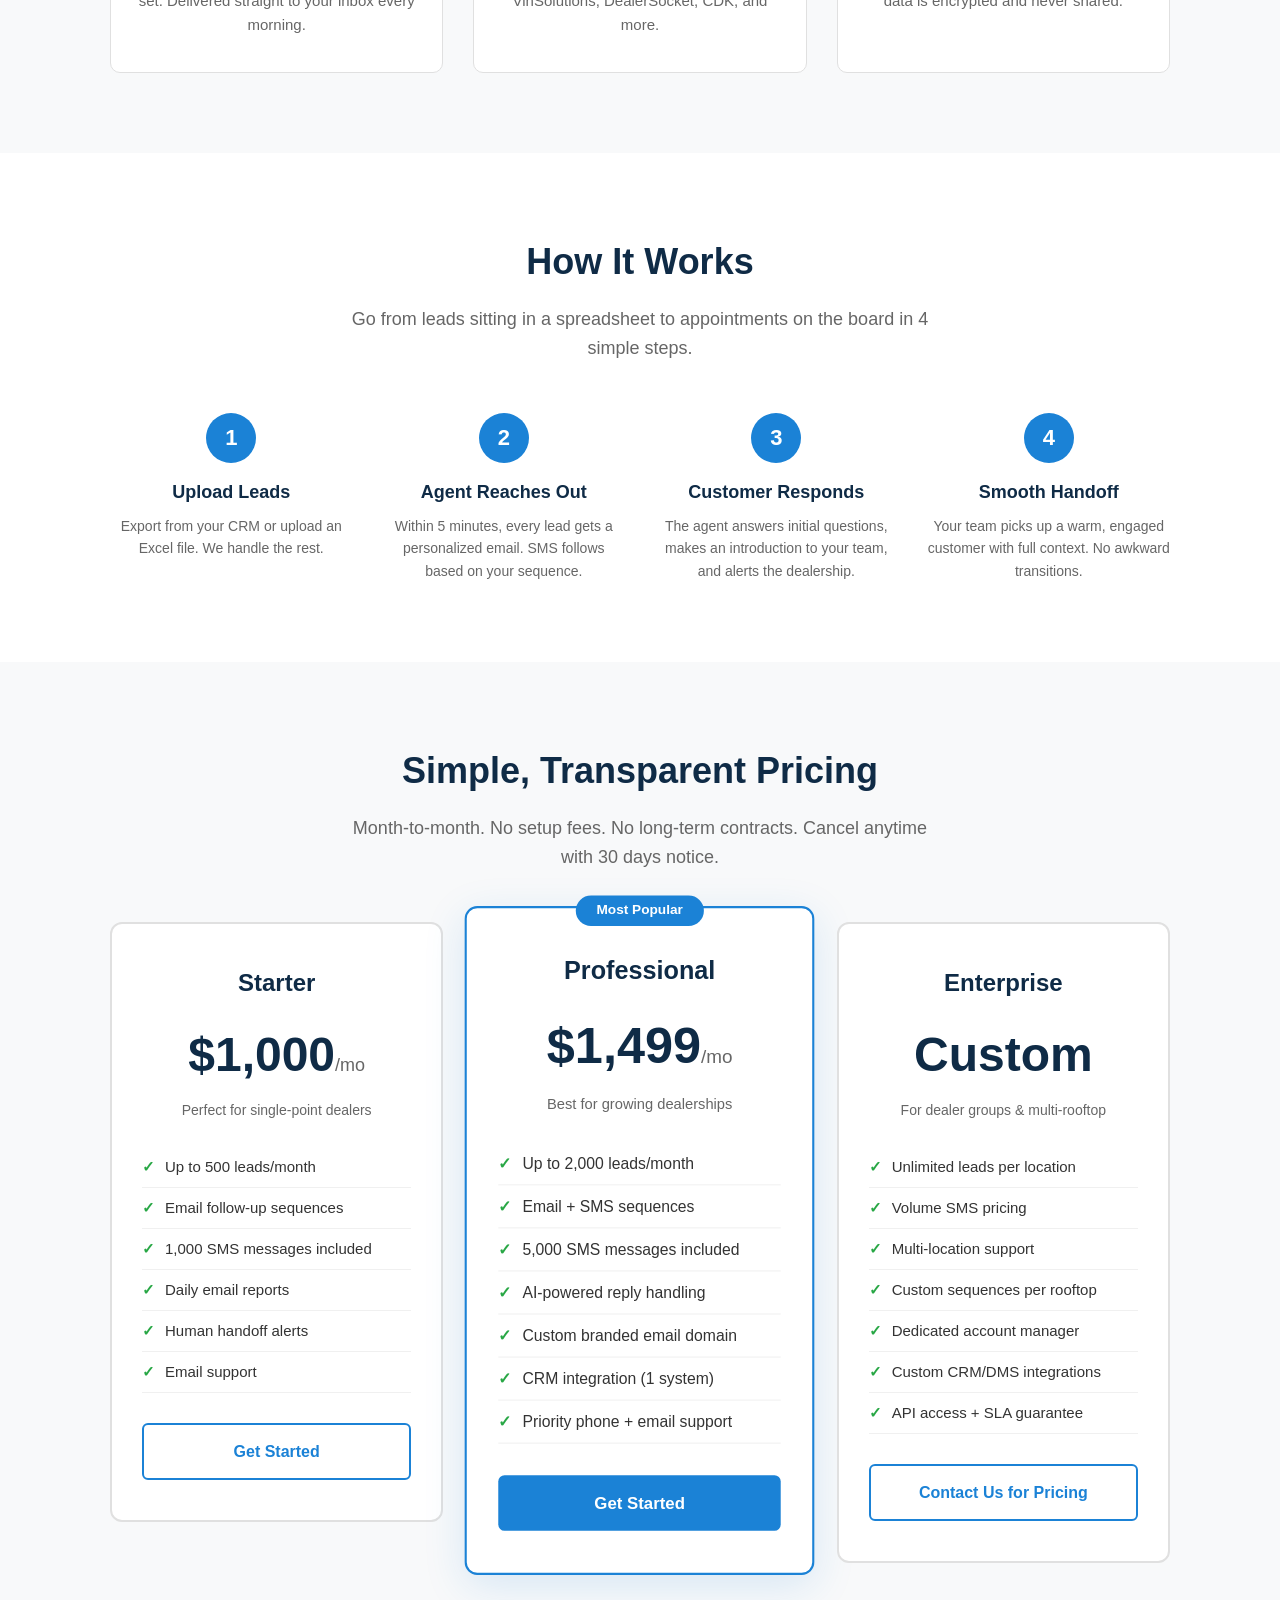
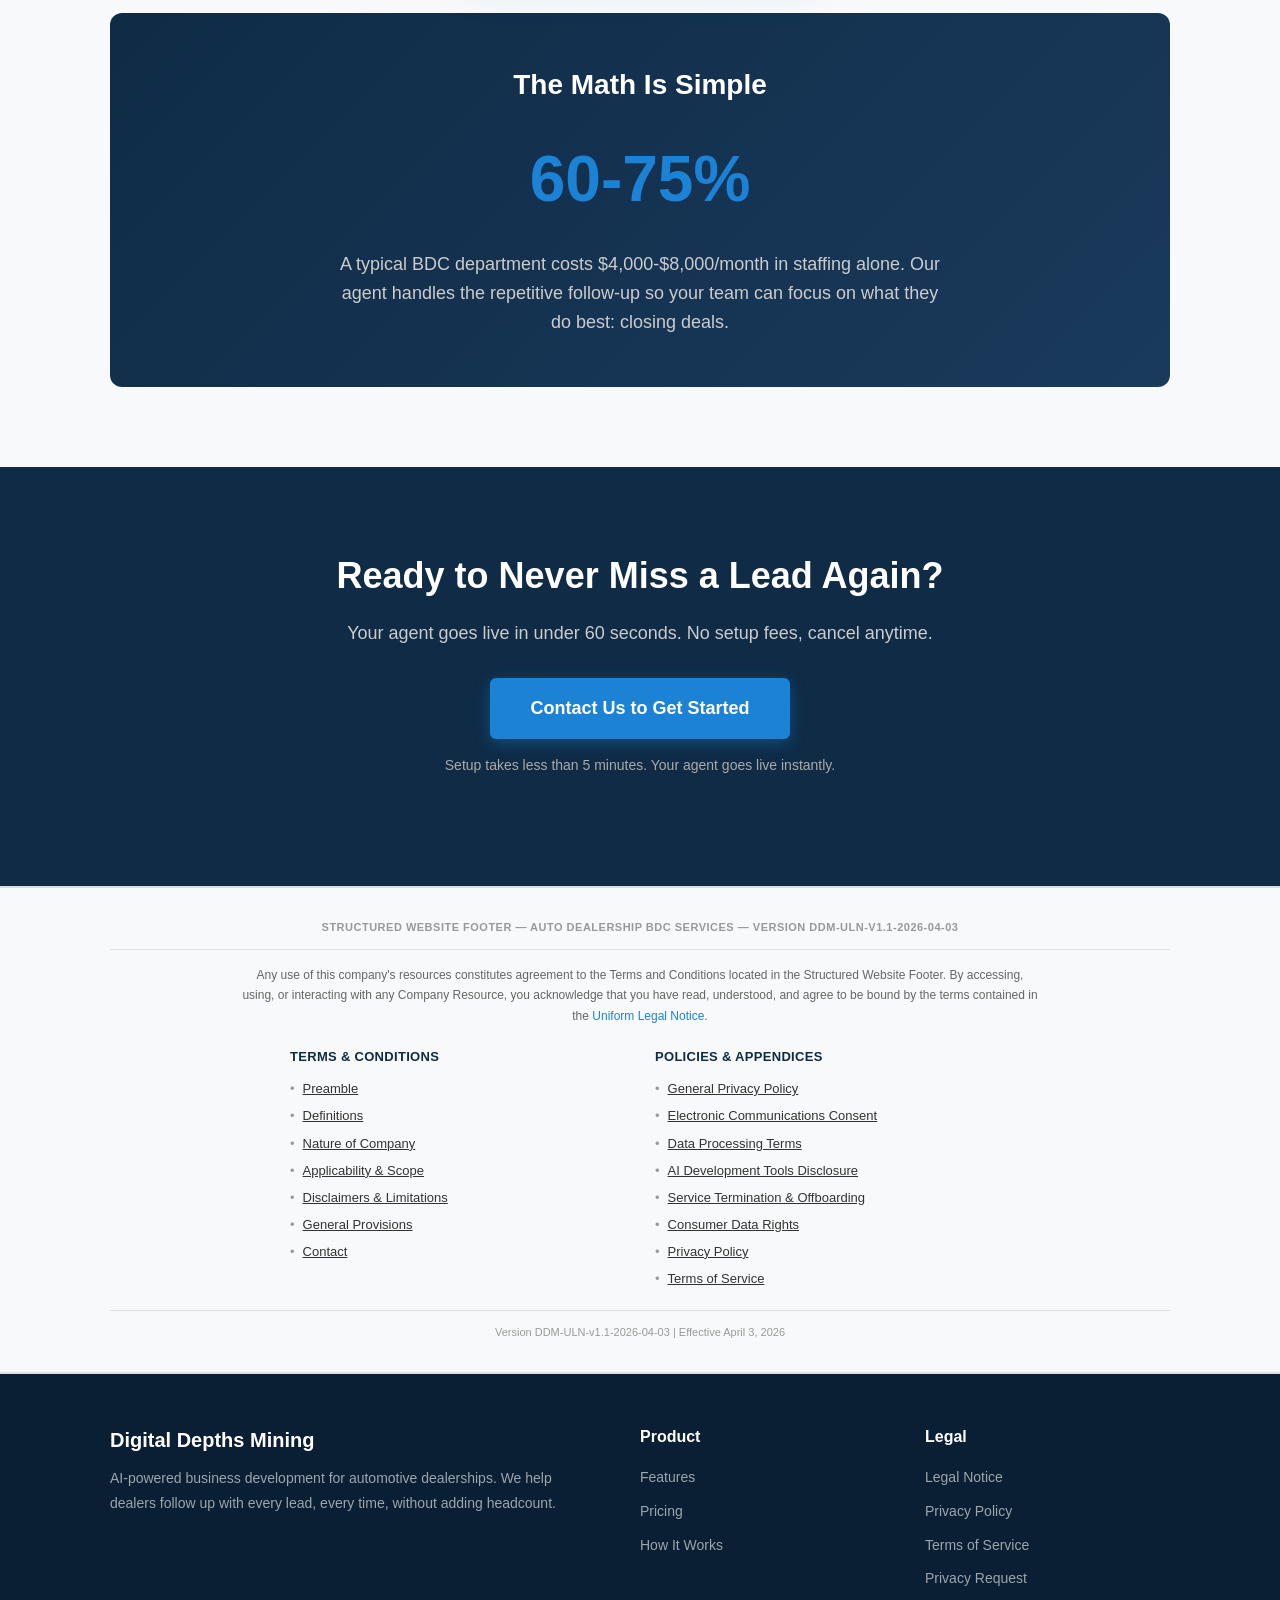
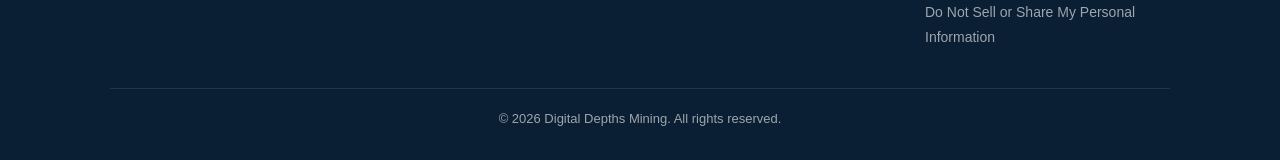
==== commit 7d7d85c9: "Add Dealer Login button to nav bar Links to /portal/login for existing dealer portal authentication." ====
--- a/index.html
+++ b/index.html
@@ -16,6 +16,7 @@
       <li><a href="#features">Features</a></li>
       <li><a href="#how-it-works">How It Works</a></li>
       <li><a href="#pricing">Pricing</a></li>
+      <li><a href="/portal/login" class="dealer-login">Dealer Login</a></li>
       <li><a href="#contact" class="cta-nav">Get Started</a></li>
     </ul>
   </div>
--- a/css/style.css
+++ b/css/style.css
@@ -63,6 +63,14 @@
   font-weight: 600;
 }
 nav .cta-nav:hover { background: #1570b8; }
+nav .dealer-login {
+  border: 1px solid rgba(255,255,255,0.3);
+  padding: 7px 18px;
+  border-radius: 5px;
+  font-weight: 500;
+  transition: border-color 0.2s, background 0.2s;
+}
+nav .dealer-login:hover { border-color: #fff; background: rgba(255,255,255,0.08); }
 
 .container { max-width: 1100px; margin: 0 auto; padding: 0 20px; }
 
